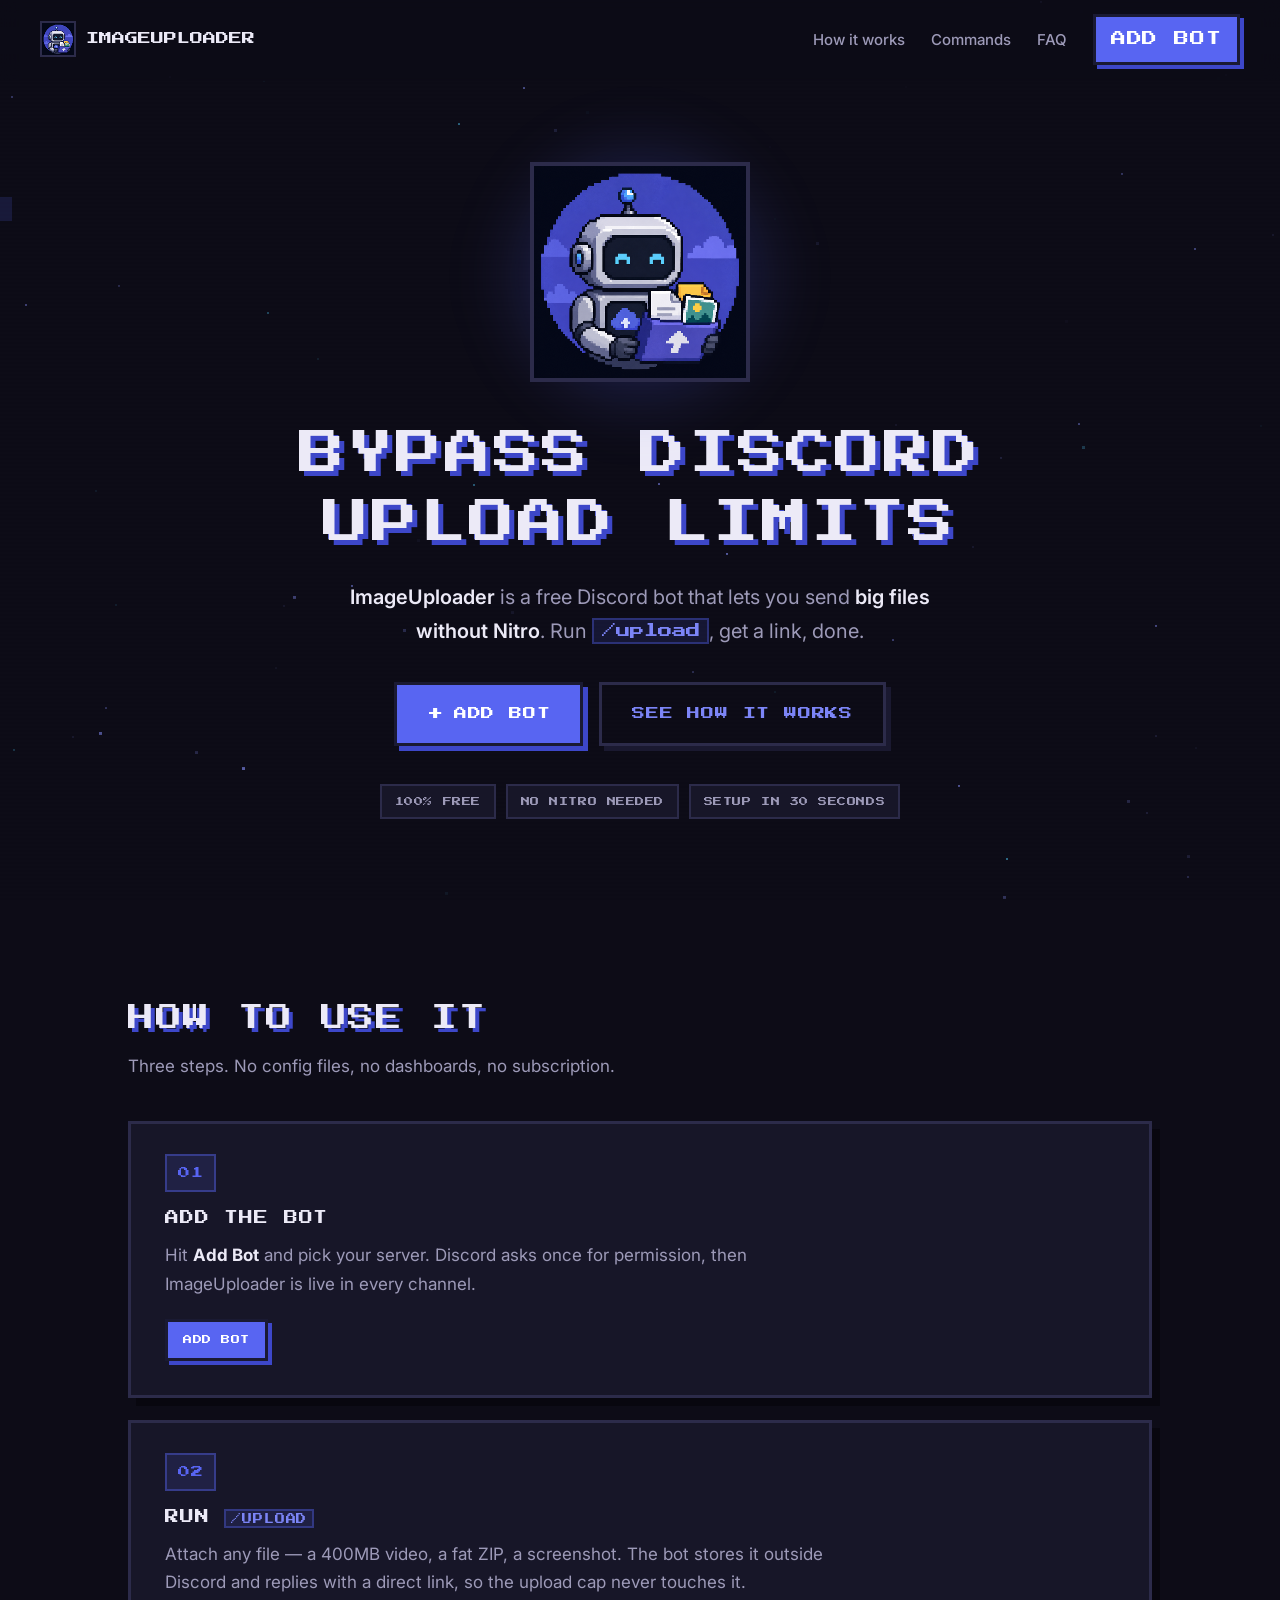
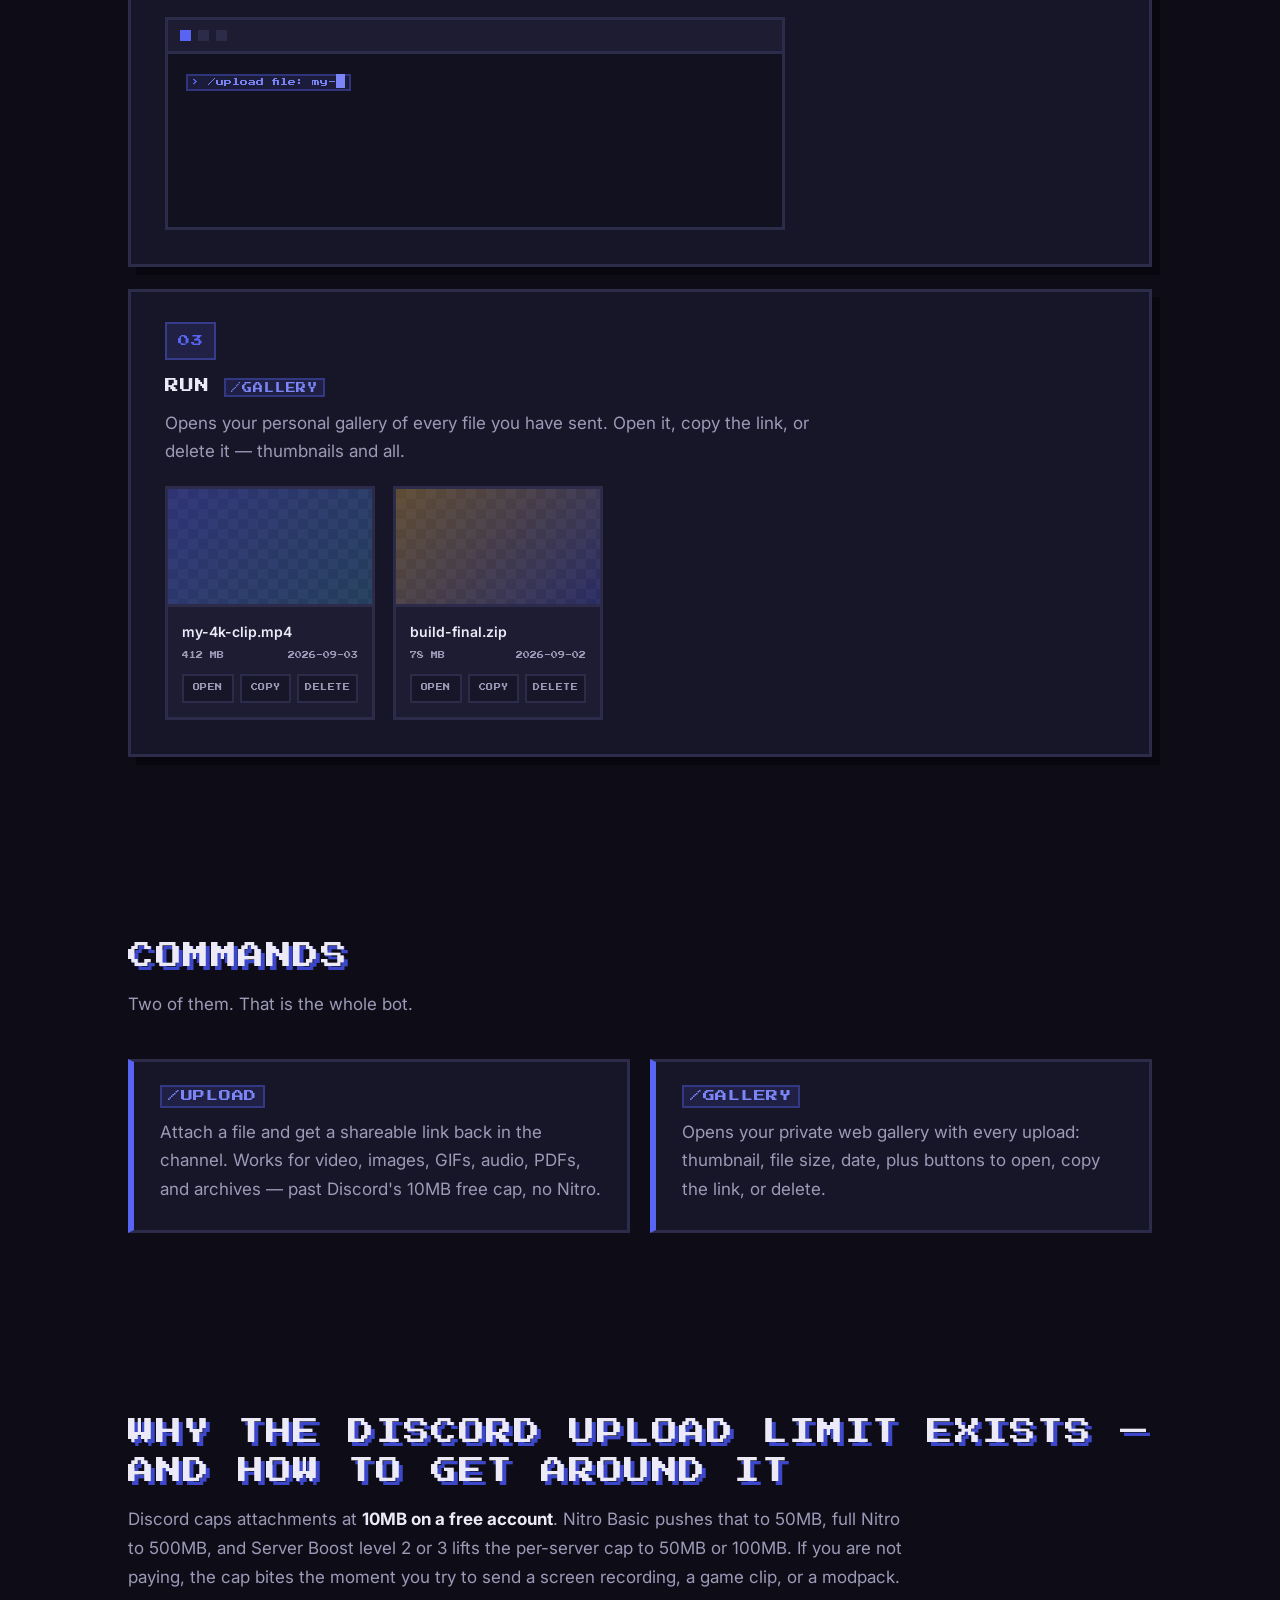
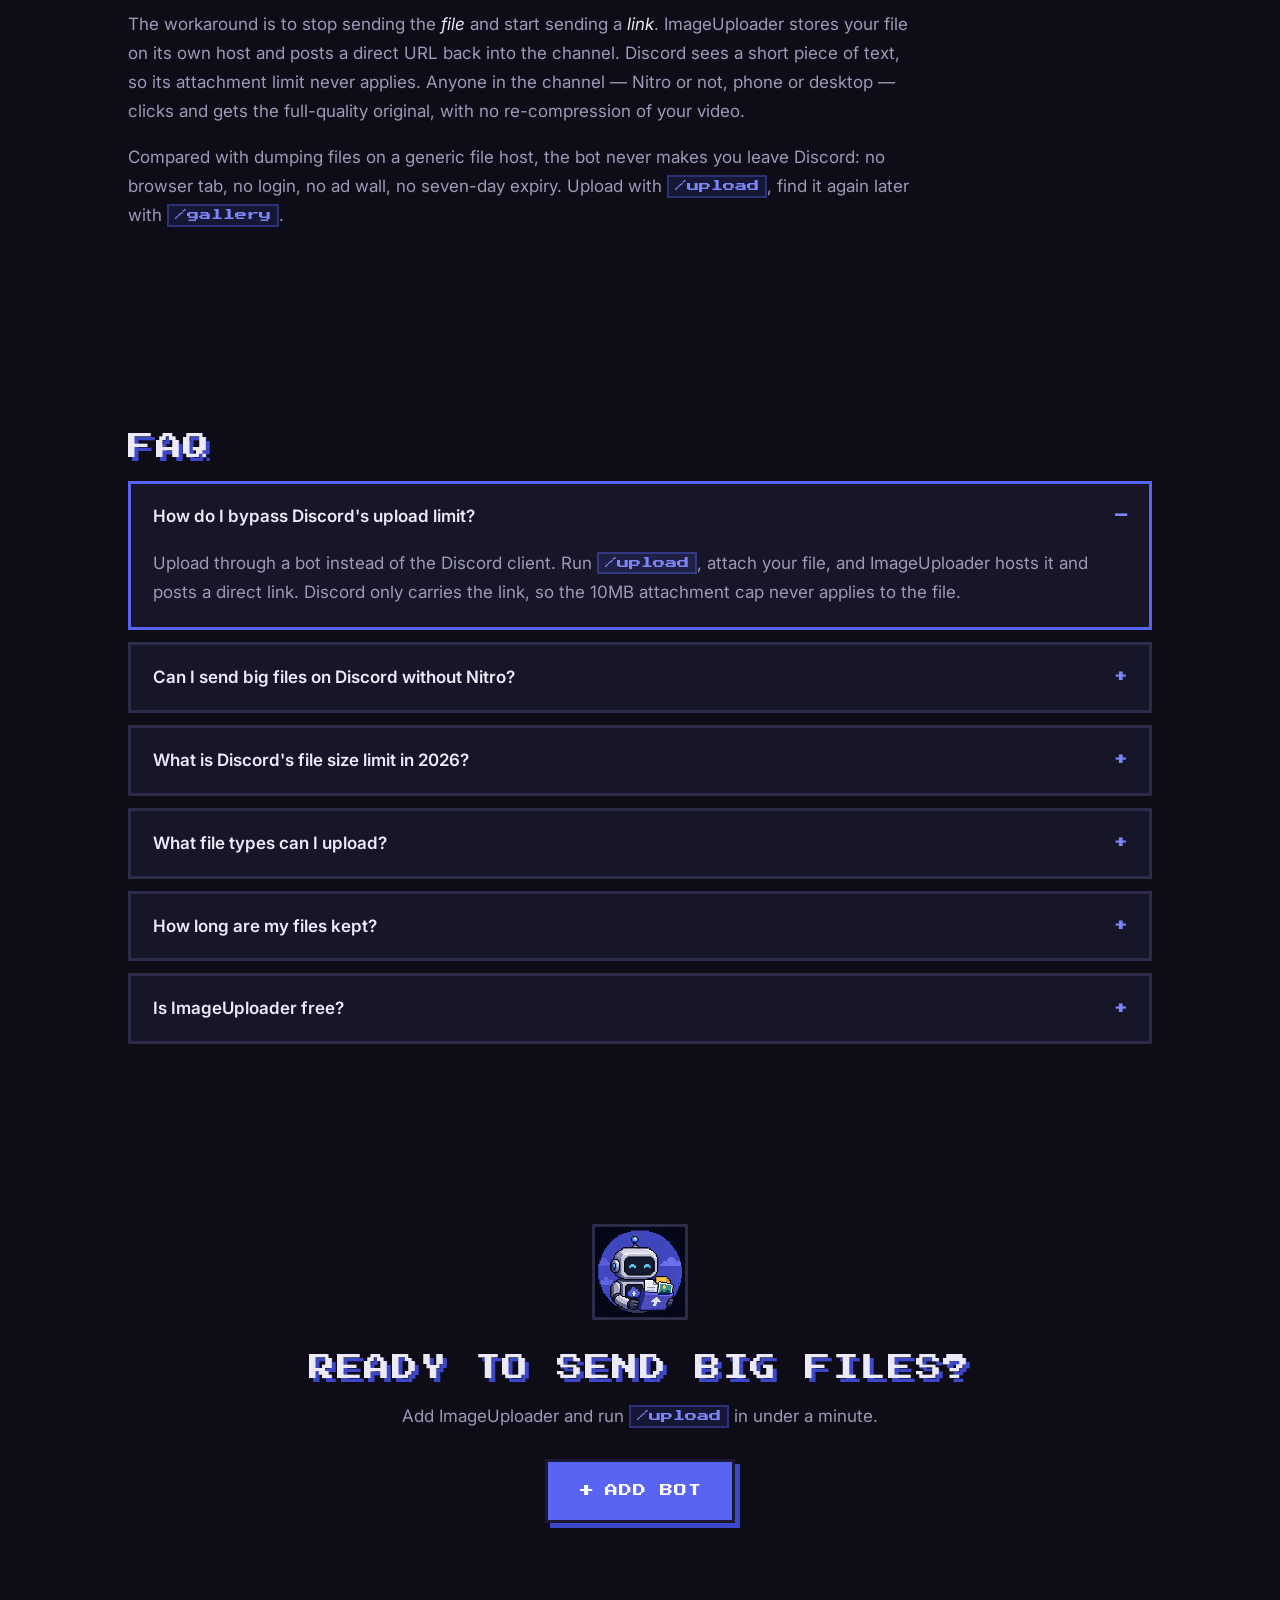
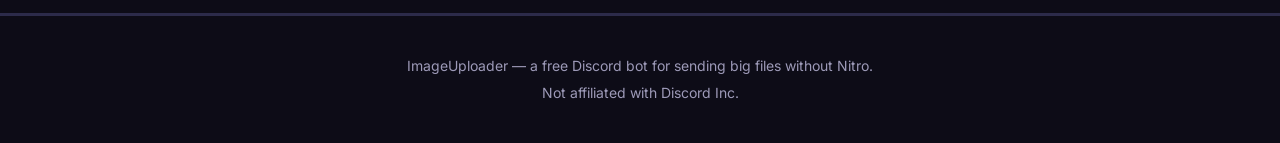
==== index.html @ ef15111c "feat: pixel-art landing page for ImageUploader Discord bot Single-page static site (plain HTML/CSS/J" ====
<!DOCTYPE html>
<html lang="en">
<head>
<meta charset="utf-8">
<meta name="viewport" content="width=device-width, initial-scale=1">
<title>ImageUploader — Bypass Discord Upload Limits & Send Big Files Without Nitro</title>
<meta name="description" content="ImageUploader is a free Discord bot that bypasses the 10MB Discord upload limit. Run /upload to send big files without Nitro, get an instant shareable link, and browse everything with /gallery.">
<meta name="keywords" content="bypass discord upload limits, big files without nitro discord, discord file size limit bot, send large files on discord free, discord upload limit bypass bot, discord image host bot">
<meta name="author" content="ImageUploader">
<meta name="robots" content="index, follow, max-image-preview:large, max-snippet:-1">
<meta name="theme-color" content="#5865f2">
<link rel="canonical" href="https://imageuploader.xyz/">

<!-- Open Graph -->
<meta property="og:type" content="website">
<meta property="og:site_name" content="ImageUploader">
<meta property="og:url" content="https://imageuploader.xyz/">
<meta property="og:title" content="ImageUploader — Bypass Discord Upload Limits Without Nitro">
<meta property="og:description" content="Free Discord bot. Run /upload to send big files past the 10MB Discord limit, get an instant link, and manage uploads with /gallery.">
<meta property="og:image" content="https://imageuploader.xyz/assets/og.png">
<meta property="og:image:width" content="1200">
<meta property="og:image:height" content="630">
<meta property="og:image:alt" content="ImageUploader pixel art banner: a robot holding a folder of files, with the tagline Store files. Share anywhere on Discord.">

<!-- Twitter -->
<meta name="twitter:card" content="summary_large_image">
<meta name="twitter:title" content="ImageUploader — Bypass Discord Upload Limits Without Nitro">
<meta name="twitter:description" content="Free Discord bot. /upload big files past Discord's limit, /gallery to browse them. No Nitro needed.">
<meta name="twitter:image" content="https://imageuploader.xyz/assets/og.png">

<link rel="icon" type="image/png" href="assets/favicon-64.png">
<link rel="apple-touch-icon" href="assets/logo-256.png">
<link rel="manifest" href="site.webmanifest">

<link rel="preconnect" href="https://fonts.googleapis.com">
<link rel="preconnect" href="https://fonts.gstatic.com" crossorigin>
<link rel="stylesheet" href="https://fonts.googleapis.com/css2?family=Press+Start+2P&family=Inter:wght@400;500;600;700&display=swap">
<link rel="stylesheet" href="styles.css">

<script type="application/ld+json">
{
  "@context": "https://schema.org",
  "@graph": [
    {
      "@type": "SoftwareApplication",
      "@id": "https://imageuploader.xyz/#app",
      "name": "ImageUploader",
      "alternateName": "ImageUploader Discord Bot",
      "applicationCategory": "UtilitiesApplication",
      "applicationSubCategory": "Discord Bot",
      "operatingSystem": "Discord (Web, Windows, macOS, Linux, iOS, Android)",
      "url": "https://imageuploader.xyz/",
      "image": "https://imageuploader.xyz/assets/logo.png",
      "description": "ImageUploader is a free Discord bot that bypasses Discord's upload size limit. Use /upload to share big files without Nitro and /gallery to browse, copy, or delete your uploads.",
      "featureList": [
        "Bypass the 10MB Discord upload limit",
        "Send big files without Nitro",
        "Instant shareable direct links",
        "Personal web gallery of all uploads",
        "Slash commands /upload and /gallery"
      ],
      "offers": {
        "@type": "Offer",
        "price": "0",
        "priceCurrency": "USD",
        "availability": "https://schema.org/InStock"
      }
    },
    {
      "@type": "HowTo",
      "@id": "https://imageuploader.xyz/#howto",
      "name": "How to bypass Discord upload limits with ImageUploader",
      "description": "Add the ImageUploader bot to your Discord server and send files larger than Discord's free upload limit in three steps.",
      "totalTime": "PT1M",
      "tool": [{ "@type": "HowToTool", "name": "Discord account" }],
      "step": [
        {
          "@type": "HowToStep",
          "position": 1,
          "name": "Add the bot",
          "text": "Click Add Bot and pick the Discord server where you want to send big files. Authorization takes a few seconds and needs no Nitro subscription."
        },
        {
          "@type": "HowToStep",
          "position": 2,
          "name": "Run /upload",
          "text": "Type /upload in any channel and attach your file. ImageUploader stores it off-Discord and replies with a direct link you can paste anywhere."
        },
        {
          "@type": "HowToStep",
          "position": 3,
          "name": "Run /gallery",
          "text": "Type /gallery to open your personal web gallery, where you can open, copy the link to, or delete any file you have uploaded."
        }
      ]
    },
    {
      "@type": "FAQPage",
      "@id": "https://imageuploader.xyz/#faq",
      "mainEntity": [
        {
          "@type": "Question",
          "name": "How do I bypass Discord's upload limit?",
          "acceptedAnswer": {
            "@type": "Answer",
            "text": "Upload the file through a bot instead of the Discord client. With ImageUploader you run /upload, attach your file, and the bot stores it externally and posts a direct link back into the channel. Discord only ever sends the link, so its 10MB attachment cap never applies to the file itself."
          }
        },
        {
          "@type": "Question",
          "name": "Can I send big files on Discord without Nitro?",
          "acceptedAnswer": {
            "@type": "Answer",
            "text": "Yes. Nitro raises the attachment cap, but it is not the only route. ImageUploader is free and turns any file into a shareable link, so members without Nitro can share large videos, archives, and images in any channel."
          }
        },
        {
          "@type": "Question",
          "name": "What is Discord's file size limit in 2026?",
          "acceptedAnswer": {
            "@type": "Answer",
            "text": "Free Discord accounts can attach files up to 10MB. Nitro Basic raises that to 50MB and Nitro to 500MB. Server Boost levels 2 and 3 raise the per-server limit to 50MB and 100MB. ImageUploader works on top of any of those tiers by hosting the file outside Discord."
          }
        },
        {
          "@type": "Question",
          "name": "Is ImageUploader free?",
          "acceptedAnswer": {
            "@type": "Answer",
            "text": "Yes. Adding the bot, running /upload, and using /gallery are all free. There is no paywall and no account to create beyond your existing Discord login."
          }
        },
        {
          "@type": "Question",
          "name": "What file types can I upload?",
          "acceptedAnswer": {
            "@type": "Answer",
            "text": "Images, videos, GIFs, audio, PDFs, and archives all work. Images and videos get a thumbnail preview inside /gallery; everything else is stored with a generic file icon and a direct link."
          }
        },
        {
          "@type": "Question",
          "name": "How long are my uploads kept?",
          "acceptedAnswer": {
            "@type": "Answer",
            "text": "Uploads stay in your gallery as long as storage allows. Storage is managed with LRU eviction, so the least recently accessed files are removed first when space runs low and any file can be removed at any time. Treat links as long-lived, not as a backup: keep your own copy of anything important. You can also delete a file yourself from /gallery, which invalidates its link immediately."
          }
        }
      ]
    }
  ]
}
</script>
</head>
<body>

<canvas id="stars" aria-hidden="true"></canvas>
<div class="scanlines" aria-hidden="true"></div>

<a class="skip" href="#tutorial">Skip to the tutorial</a>

<header class="nav" id="nav">
  <a class="brand" href="#top">
    <img src="assets/favicon-64.png" alt="ImageUploader bot logo" width="36" height="36" class="brand-logo">
    <span>ImageUploader</span>
  </a>
  <nav aria-label="Primary">
    <a href="#tutorial">How it works</a>
    <a href="#commands">Commands</a>
    <a href="#faq">FAQ</a>
    <a class="btn btn-sm" href="#add" data-invite>Add Bot</a>
  </nav>
</header>

<main id="top">

  <!-- HERO -->
  <section class="hero">
    <div class="hero-inner">
      <div class="hero-logo-wrap reveal">
        <img src="assets/logo-512.png" alt="Pixel art robot holding a folder of uploaded files — the ImageUploader Discord bot" width="220" height="220" class="hero-logo" fetchpriority="high">
        <div class="hero-glow" aria-hidden="true"></div>
      </div>

      <h1 class="reveal">Bypass Discord<br>upload limits</h1>

      <p class="tagline reveal">
        <strong>ImageUploader</strong> is a free Discord bot that lets you send
        <strong>big files without Nitro</strong>. Run <code>/upload</code>, get a link, done.
      </p>

      <div class="cta-row reveal">
        <a class="btn btn-lg" href="#add" id="add" data-invite>
          <span class="btn-icon" aria-hidden="true">+</span> Add Bot
        </a>
        <a class="btn btn-ghost btn-lg" href="#tutorial">See how it works</a>
      </div>

      <ul class="badges reveal" aria-label="Highlights">
        <li>100% free</li>
        <li>No Nitro needed</li>
        <li>Setup in 30 seconds</li>
      </ul>
    </div>
    <div class="clouds" aria-hidden="true"><span></span><span></span><span></span></div>
  </section>

  <!-- TUTORIAL -->
  <section id="tutorial" class="section">
    <h2 class="reveal">How to use it</h2>
    <p class="section-sub reveal">Three steps. No config files, no dashboards, no subscription.</p>

    <ol class="steps">
      <li class="step reveal">
        <span class="step-num" aria-hidden="true">01</span>
        <h3>Add the bot</h3>
        <p>Hit <strong>Add Bot</strong> and pick your server. Discord asks once for permission, then ImageUploader is live in every channel.</p>
        <a class="btn btn-sm" href="#add" data-invite>Add Bot</a>
      </li>

      <li class="step reveal">
        <span class="step-num" aria-hidden="true">02</span>
        <h3>Run <code>/upload</code></h3>
        <p>Attach any file — a 400MB video, a fat ZIP, a screenshot. The bot stores it outside Discord and replies with a direct link, so the upload cap never touches it.</p>
        <div class="terminal" data-type="/upload file: my-4k-clip.mp4">
          <div class="terminal-bar" aria-hidden="true"><i></i><i></i><i></i></div>
          <pre class="terminal-body"><code><span class="prompt">›</span> <span class="typed"></span><span class="caret" aria-hidden="true"></span></code></pre>
          <div class="terminal-out">
            <img src="assets/favicon-64.png" alt="" width="28" height="28" aria-hidden="true">
            <div>
              <b>ImageUploader</b> <span class="tag">BOT</span>
              <p>Uploaded <b>my-4k-clip.mp4</b> — 412 MB<br><span class="link">https://imageuploader.xyz/f/9xk2qa</span></p>
            </div>
          </div>
        </div>
      </li>

      <li class="step reveal">
        <span class="step-num" aria-hidden="true">03</span>
        <h3>Run <code>/gallery</code></h3>
        <p>Opens your personal gallery of every file you have sent. Open it, copy the link, or delete it — thumbnails and all.</p>
        <div class="gallery-demo" aria-hidden="true">
          <article class="card">
            <div class="card-thumb"></div>
            <div class="card-meta">
              <h4>my-4k-clip.mp4</h4>
              <div class="card-sub"><span>412 MB</span><span>2026-09-03</span></div>
              <div class="card-btns"><span>OPEN</span><span>COPY</span><span>DELETE</span></div>
            </div>
          </article>
          <article class="card card-2">
            <div class="card-thumb"></div>
            <div class="card-meta">
              <h4>build-final.zip</h4>
              <div class="card-sub"><span>78 MB</span><span>2026-09-02</span></div>
              <div class="card-btns"><span>OPEN</span><span>COPY</span><span>DELETE</span></div>
            </div>
          </article>
        </div>
      </li>
    </ol>
  </section>

  <!-- COMMANDS -->
  <section id="commands" class="section">
    <h2 class="reveal">Commands</h2>
    <p class="section-sub reveal">Two of them. That is the whole bot.</p>

    <div class="cmd-grid">
      <div class="cmd reveal">
        <h3><code>/upload</code></h3>
        <p>Attach a file and get a shareable link back in the channel. Works for video, images, GIFs, audio, PDFs, and archives — past Discord's 10MB free cap, no Nitro.</p>
      </div>
      <div class="cmd reveal">
        <h3><code>/gallery</code></h3>
        <p>Opens your private web gallery with every upload: thumbnail, file size, date, plus buttons to open, copy the link, or delete.</p>
      </div>
    </div>
  </section>

  <!-- WHY / SEO CONTENT -->
  <section id="why" class="section">
    <h2 class="reveal">Why the Discord upload limit exists — and how to get around it</h2>
    <div class="prose reveal">
      <p>Discord caps attachments at <strong>10MB on a free account</strong>. Nitro Basic pushes that to 50MB, full Nitro to 500MB, and Server Boost level 2 or 3 lifts the per-server cap to 50MB or 100MB. If you are not paying, the cap bites the moment you try to send a screen recording, a game clip, or a modpack.</p>
      <p>The workaround is to stop sending the <em>file</em> and start sending a <em>link</em>. ImageUploader stores your file on its own host and posts a direct URL back into the channel. Discord sees a short piece of text, so its attachment limit never applies. Anyone in the channel — Nitro or not, phone or desktop — clicks and gets the full-quality original, with no re-compression of your video.</p>
      <p>Compared with dumping files on a generic file host, the bot never makes you leave Discord: no browser tab, no login, no ad wall, no seven-day expiry. Upload with <code>/upload</code>, find it again later with <code>/gallery</code>.</p>
    </div>
  </section>

  <!-- FAQ -->
  <section id="faq" class="section">
    <h2 class="reveal">FAQ</h2>
    <div class="faq">
      <details class="reveal" open>
        <summary>How do I bypass Discord's upload limit?</summary>
        <p>Upload through a bot instead of the Discord client. Run <code>/upload</code>, attach your file, and ImageUploader hosts it and posts a direct link. Discord only carries the link, so the 10MB attachment cap never applies to the file.</p>
      </details>
      <details class="reveal">
        <summary>Can I send big files on Discord without Nitro?</summary>
        <p>Yes. Nitro raises the cap, but it is not the only route. ImageUploader is free and turns any file into a shareable link, so members without Nitro can share large videos, archives, and images in any channel.</p>
      </details>
      <details class="reveal">
        <summary>What is Discord's file size limit in 2026?</summary>
        <p>10MB free, 50MB on Nitro Basic, 500MB on Nitro. Server Boost level 2 gives 50MB and level 3 gives 100MB server-wide. ImageUploader sits on top of any tier by hosting the file outside Discord.</p>
      </details>
      <details class="reveal">
        <summary>What file types can I upload?</summary>
        <p>Images, video, GIFs, audio, PDFs, and archives. Images and video get a thumbnail preview in <code>/gallery</code>; everything else gets a file icon plus a direct link.</p>
      </details>
      <details class="reveal">
        <summary>How long are my files kept?</summary>
        <p>As long as storage allows. Files are evicted <strong>LRU</strong> — least recently accessed goes first when space runs low — so any file can be removed at any time. Treat links as long-lived, not as a backup; keep your own copy of anything important. You can also delete a file yourself in <code>/gallery</code>, which kills the link immediately.</p>
      </details>
      <details class="reveal">
        <summary>Is ImageUploader free?</summary>
        <p>Yes — the bot, <code>/upload</code>, and <code>/gallery</code> are all free. No paywall, no extra account beyond your Discord login.</p>
      </details>
    </div>
  </section>

  <!-- FINAL CTA -->
  <section class="section final-cta reveal">
    <img src="assets/logo-256.png" alt="" width="96" height="96" class="cta-logo" aria-hidden="true">
    <h2>Ready to send big files?</h2>
    <p>Add ImageUploader and run <code>/upload</code> in under a minute.</p>
    <a class="btn btn-lg" href="#add" data-invite><span class="btn-icon" aria-hidden="true">+</span> Add Bot</a>
  </section>

</main>

<footer class="footer">
  <p>ImageUploader — a free Discord bot for sending big files without Nitro.</p>
  <p class="muted">Not affiliated with Discord Inc.</p>
</footer>

<script src="script.js"></script>
</body>
</html>
---- styles.css ----
/* ImageUploader — pixel / blurple landing page */

:root {
  --bg:        #0d0c17;
  --bg-2:      #12111f;
  --panel:     #171628;
  --panel-2:   #1d1c33;
  --line:      #2c2b4a;
  --blurple:   #5865f2;
  --blurple-2: #7c85f7;
  --blurple-d: #3d47c9;
  --cyan:      #4ec4f5;
  --text:      #eceaf7;
  --muted:     #9d9ab8;
  --px:        4px;
  --pixel:     'Press Start 2P', 'Courier New', monospace;
  --sans:      'Inter', system-ui, -apple-system, 'Segoe UI', sans-serif;
  --max:       1080px;
}

* { box-sizing: border-box; }

html { scroll-behavior: smooth; }

body {
  margin: 0;
  background: var(--bg);
  color: var(--text);
  font-family: var(--sans);
  font-size: 17px;
  line-height: 1.7;
  overflow-x: hidden;
  -webkit-font-smoothing: antialiased;
}

img { image-rendering: pixelated; image-rendering: crisp-edges; }

h1, h2, h3, h4, .btn, .step-num, .badges li, .card-btns span, .tag {
  font-family: var(--pixel);
  font-weight: 400;
  letter-spacing: 0.06em;
  line-height: 1.5;
  text-transform: uppercase;
}

code {
  font-family: var(--pixel);
  font-size: 0.72em;
  color: var(--blurple-2);
  background: rgba(88, 101, 242, 0.13);
  border: 2px solid rgba(88, 101, 242, 0.35);
  padding: 0.28em 0.5em;
  white-space: nowrap;
}

a { color: var(--blurple-2); }

.muted { color: var(--muted); }

.skip {
  position: absolute; left: -9999px; top: 0;
  background: var(--blurple); color: #fff; padding: 12px 18px; z-index: 100;
}
.skip:focus { left: 12px; top: 12px; }

/* ---------- background layers ---------- */

#stars {
  position: fixed; inset: 0; width: 100%; height: 100%;
  z-index: 0; pointer-events: none;
}

.scanlines {
  position: fixed; inset: 0; z-index: 1; pointer-events: none;
  background: repeating-linear-gradient(
    to bottom,
    rgba(0,0,0,0) 0 2px,
    rgba(0,0,0,0.16) 2px 4px
  );
  opacity: 0.5;
  mix-blend-mode: multiply;
}

main, .nav, .footer { position: relative; z-index: 2; }

/* ---------- nav ---------- */

.nav {
  position: sticky; top: 0; z-index: 30;
  display: flex; align-items: center; justify-content: space-between;
  gap: 16px;
  padding: 14px clamp(16px, 4vw, 40px);
  background: rgba(13, 12, 23, 0.72);
  backdrop-filter: blur(10px);
  border-bottom: 2px solid transparent;
  transition: border-color .3s, background .3s;
}
.nav.stuck { border-bottom-color: var(--line); background: rgba(13,12,23,.92); }

.brand {
  display: flex; align-items: center; gap: 10px;
  font-family: var(--pixel); font-size: 13px; color: var(--text);
  text-decoration: none; text-transform: uppercase;
}
.brand-logo {
  border: 2px solid var(--line);
  transition: transform .25s steps(3);
}
.brand:hover .brand-logo { transform: translateY(-3px) rotate(-4deg); }

.nav nav { display: flex; align-items: center; gap: clamp(12px, 2.4vw, 26px); }
.nav nav a {
  color: var(--muted); text-decoration: none; font-size: 15px; font-weight: 500;
  transition: color .2s;
}
.nav nav a:hover { color: var(--text); }
.nav nav a.btn { color: #fff; }

/* ---------- buttons ---------- */

.btn {
  --shadow: 5px 5px 0 var(--blurple-d);
  position: relative;
  display: inline-flex; align-items: center; gap: 10px;
  background: var(--blurple);
  color: #fff;
  font-size: 11px;
  padding: 15px 22px;
  text-decoration: none;
  border: 3px solid #1a1a33;
  box-shadow: var(--shadow);
  cursor: pointer;
  transition: transform .12s steps(2), box-shadow .12s steps(2), background .2s;
}
.btn:hover { background: var(--blurple-2); transform: translate(2px, 2px); box-shadow: 3px 3px 0 var(--blurple-d); }
.btn:active { transform: translate(5px, 5px); box-shadow: 0 0 0 var(--blurple-d); }
.btn:focus-visible { outline: 3px solid var(--cyan); outline-offset: 3px; }

.btn-lg { font-size: 13px; padding: 19px 30px; }
.btn-sm { font-size: 9px; padding: 11px 15px; --shadow: 4px 4px 0 var(--blurple-d); }

.btn-icon { font-size: 1.25em; line-height: 1; }

.btn-ghost {
  background: transparent; color: var(--blurple-2);
  border-color: var(--line); box-shadow: 5px 5px 0 #1a1930;
}
.btn-ghost:hover { background: rgba(88,101,242,.12); color: #fff; }

.btn.copied { background: #3ba55d; }

/* ---------- hero ---------- */

.hero {
  position: relative;
  padding: clamp(50px, 9vh, 96px) 20px clamp(60px, 10vh, 110px);
  text-align: center;
  overflow: hidden;
}

.hero-inner { max-width: 780px; margin: 0 auto; position: relative; z-index: 2; }

.hero-logo-wrap { position: relative; display: inline-block; margin-bottom: 30px; }

.hero-logo {
  position: relative; z-index: 2;
  width: clamp(150px, 30vw, 220px); height: auto;
  border: 4px solid var(--line);
  animation: bob 4s ease-in-out infinite;
}

.hero-glow {
  position: absolute; inset: -22%;
  background: radial-gradient(circle, rgba(88,101,242,.45), transparent 68%);
  filter: blur(26px);
  animation: pulse 4s ease-in-out infinite;
}

@keyframes bob {
  0%, 100% { transform: translateY(0); }
  50%      { transform: translateY(-12px); }
}
@keyframes pulse {
  0%, 100% { opacity: .55; transform: scale(1); }
  50%      { opacity: .9;  transform: scale(1.1); }
}

h1 {
  font-size: clamp(24px, 5.6vw, 46px);
  margin: 0 0 22px;
  text-shadow: 5px 5px 0 var(--blurple-d);
  animation: flicker 6s infinite;
}
@keyframes flicker {
  0%, 96%, 100% { opacity: 1; }
  97%           { opacity: .78; }
  98%           { opacity: 1; }
}

.tagline {
  font-size: clamp(16px, 2.1vw, 20px);
  color: var(--muted);
  margin: 0 auto 34px;
  max-width: 620px;
}
.tagline strong { color: var(--text); font-weight: 600; }

.cta-row { display: flex; gap: 16px; justify-content: center; flex-wrap: wrap; }

.badges {
  list-style: none; display: flex; gap: 10px; flex-wrap: wrap;
  justify-content: center; padding: 0; margin: 38px 0 0;
}
.badges li {
  font-size: 9px; color: var(--muted);
  border: 2px solid var(--line); background: var(--panel);
  padding: 9px 13px;
}

/* drifting pixel clouds */
.clouds { position: absolute; inset: 0; z-index: 1; pointer-events: none; }
.clouds span {
  position: absolute; display: block;
  width: 96px; height: 24px;
  background: rgba(88,101,242,.16);
  box-shadow: 24px -12px 0 rgba(88,101,242,.16), 56px 0 0 rgba(88,101,242,.16);
}
.clouds span:nth-child(1) { top: 14%; left: -140px; animation: drift 46s linear infinite; }
.clouds span:nth-child(2) { top: 52%; left: -220px; transform: scale(1.5); animation: drift 66s linear infinite 6s; }
.clouds span:nth-child(3) { top: 78%; left: -180px; transform: scale(.8); animation: drift 38s linear infinite 14s; }
@keyframes drift { to { left: 115%; } }

/* ---------- sections ---------- */

.section {
  max-width: var(--max);
  margin: 0 auto;
  padding: clamp(52px, 8vw, 90px) clamp(18px, 4vw, 28px);
}

h2 {
  font-size: clamp(17px, 3vw, 26px);
  margin: 0 0 14px;
  text-shadow: 4px 4px 0 var(--blurple-d);
}

.section-sub { color: var(--muted); margin: 0 0 40px; font-size: 17px; }

/* ---------- steps ---------- */

.steps { list-style: none; padding: 0; margin: 0; display: grid; gap: 22px; }

.step {
  position: relative;
  background: var(--panel);
  border: 3px solid var(--line);
  box-shadow: 8px 8px 0 rgba(0,0,0,.35);
  padding: 30px clamp(20px, 3vw, 34px) 34px;
  transition: transform .2s, border-color .2s, box-shadow .2s;
}
.step:hover {
  transform: translate(-3px, -3px);
  border-color: var(--blurple);
  box-shadow: 11px 11px 0 rgba(88,101,242,.28);
}

.step-num {
  display: inline-block;
  font-size: 12px; color: var(--blurple);
  background: rgba(88,101,242,.14);
  border: 2px solid rgba(88,101,242,.4);
  padding: 8px 11px; margin-bottom: 16px;
}

.step h3 { font-size: 14px; margin: 0 0 12px; }
.step p { color: var(--muted); margin: 0 0 20px; max-width: 62ch; }
.step p strong { color: var(--text); }

/* ---------- terminal demo ---------- */

.terminal {
  background: var(--bg-2);
  border: 3px solid var(--line);
  max-width: 620px;
}
.terminal-bar {
  display: flex; gap: 7px; padding: 10px 12px;
  background: var(--panel-2); border-bottom: 3px solid var(--line);
}
.terminal-bar i { width: 11px; height: 11px; background: var(--line); }
.terminal-bar i:first-child { background: var(--blurple); }

.terminal-body {
  margin: 0; padding: 18px;
  font-family: var(--pixel); font-size: 11px; color: var(--text);
  white-space: pre-wrap; word-break: break-word;
}
.prompt { color: var(--blurple); }

.caret {
  display: inline-block; width: 9px; height: 14px;
  background: var(--blurple-2); vertical-align: -2px;
  animation: blink 1s steps(1) infinite;
}
@keyframes blink { 50% { opacity: 0; } }

.terminal-out {
  display: flex; gap: 12px; align-items: flex-start;
  padding: 16px 18px; border-top: 3px solid var(--line);
  background: rgba(88,101,242,.06);
  opacity: 0; transform: translateY(8px);
  transition: opacity .4s, transform .4s;
}
.terminal-out.show { opacity: 1; transform: none; }
.terminal-out img { border: 2px solid var(--line); flex: none; }
.terminal-out b { font-size: 14px; }
.terminal-out p { margin: 6px 0 0; font-size: 14px; color: var(--muted); }
.terminal-out p b { font-size: 14px; color: var(--text); }
.tag {
  font-size: 7px; background: var(--blurple); color: #fff;
  padding: 3px 5px; vertical-align: 2px; margin-left: 6px;
}
.link { color: var(--cyan); word-break: break-all; }

/* ---------- gallery demo ---------- */

.gallery-demo { display: flex; gap: 18px; flex-wrap: wrap; }

.card {
  width: 210px;
  background: var(--panel-2);
  border: 3px solid var(--line);
  transition: transform .2s steps(2), border-color .2s;
}
.card:hover { transform: translateY(-6px); border-color: var(--blurple); }
.card-2 { animation-delay: .15s; }

.card-thumb {
  height: 118px;
  background:
    linear-gradient(135deg, rgba(88,101,242,.35), rgba(78,196,245,.22)),
    repeating-conic-gradient(#20203a 0 25%, #191830 0 50%) 0 0 / 20px 20px;
  border-bottom: 3px solid var(--line);
}
.card-2 .card-thumb { background:
    linear-gradient(135deg, rgba(255,196,60,.3), rgba(88,101,242,.25)),
    repeating-conic-gradient(#20203a 0 25%, #191830 0 50%) 0 0 / 20px 20px; }

.card-meta { padding: 14px; }
.card-meta h4 {
  font-family: var(--sans); text-transform: none; letter-spacing: 0;
  font-size: 14px; font-weight: 600; margin: 0 0 8px;
  overflow: hidden; text-overflow: ellipsis; white-space: nowrap;
}
.card-sub {
  display: flex; justify-content: space-between;
  font-family: var(--pixel); font-size: 7px; color: var(--muted); margin-bottom: 12px;
}
.card-btns { display: flex; gap: 6px; }
.card-btns span {
  font-size: 7px; padding: 7px 6px; flex: 1; text-align: center;
  background: var(--panel); border: 2px solid var(--line); color: var(--muted);
}

/* ---------- commands ---------- */

.cmd-grid { display: grid; gap: 20px; grid-template-columns: repeat(auto-fit, minmax(280px, 1fr)); }

.cmd {
  background: var(--panel);
  border: 3px solid var(--line);
  border-left: 6px solid var(--blurple);
  padding: 26px;
  transition: transform .2s, background .2s;
}
.cmd:hover { transform: translateY(-4px); background: var(--panel-2); }
.cmd h3 { font-size: 12px; margin: 0 0 12px; }
.cmd h3 code { font-size: 1em; }
.cmd p { color: var(--muted); margin: 0; }

/* ---------- prose ---------- */

.prose { max-width: 72ch; }
.prose p { color: var(--muted); margin: 0 0 18px; }
.prose strong, .prose em { color: var(--text); }

/* ---------- faq ---------- */

.faq { display: grid; gap: 12px; }

details {
  background: var(--panel);
  border: 3px solid var(--line);
  transition: border-color .2s;
}
details[open] { border-color: var(--blurple); }

summary {
  cursor: pointer; list-style: none;
  padding: 18px 22px;
  font-weight: 600; font-size: 17px;
  display: flex; justify-content: space-between; gap: 16px; align-items: center;
}
summary::-webkit-details-marker { display: none; }
summary::after {
  content: '+';
  font-family: var(--pixel); font-size: 13px; color: var(--blurple-2);
  transition: transform .2s steps(2);
}
details[open] summary::after { content: '-'; transform: scale(1.2); }
summary:hover { color: var(--blurple-2); }

details p {
  margin: 0; padding: 0 22px 20px; color: var(--muted);
  animation: slide .25s ease-out;
}
@keyframes slide { from { opacity: 0; transform: translateY(-6px); } }

/* ---------- final cta ---------- */

.final-cta { text-align: center; }
.cta-logo {
  border: 3px solid var(--line);
  margin-bottom: 20px;
  animation: bob 4s ease-in-out infinite;
}
.final-cta p { color: var(--muted); margin: 0 0 28px; }

/* ---------- footer ---------- */

.footer {
  border-top: 3px solid var(--line);
  padding: 34px 20px;
  text-align: center;
  font-size: 14px;
  color: var(--muted);
}
.footer p { margin: 4px 0; }

/* ---------- reveal ---------- */

.reveal { opacity: 0; transform: translateY(24px); }
.reveal.in { opacity: 1; transform: none; transition: opacity .55s ease-out, transform .55s cubic-bezier(.2,.8,.3,1); }

@media (prefers-reduced-motion: reduce) {
  * { animation: none !important; transition: none !important; scroll-behavior: auto; }
  .reveal { opacity: 1; transform: none; }
  .terminal-out { opacity: 1; transform: none; }
}

@media (max-width: 720px) {
  body { font-size: 16px; }
  .nav nav a:not(.btn) { display: none; }
  .card { width: 100%; }
  .btn-lg { font-size: 11px; padding: 17px 22px; }
}
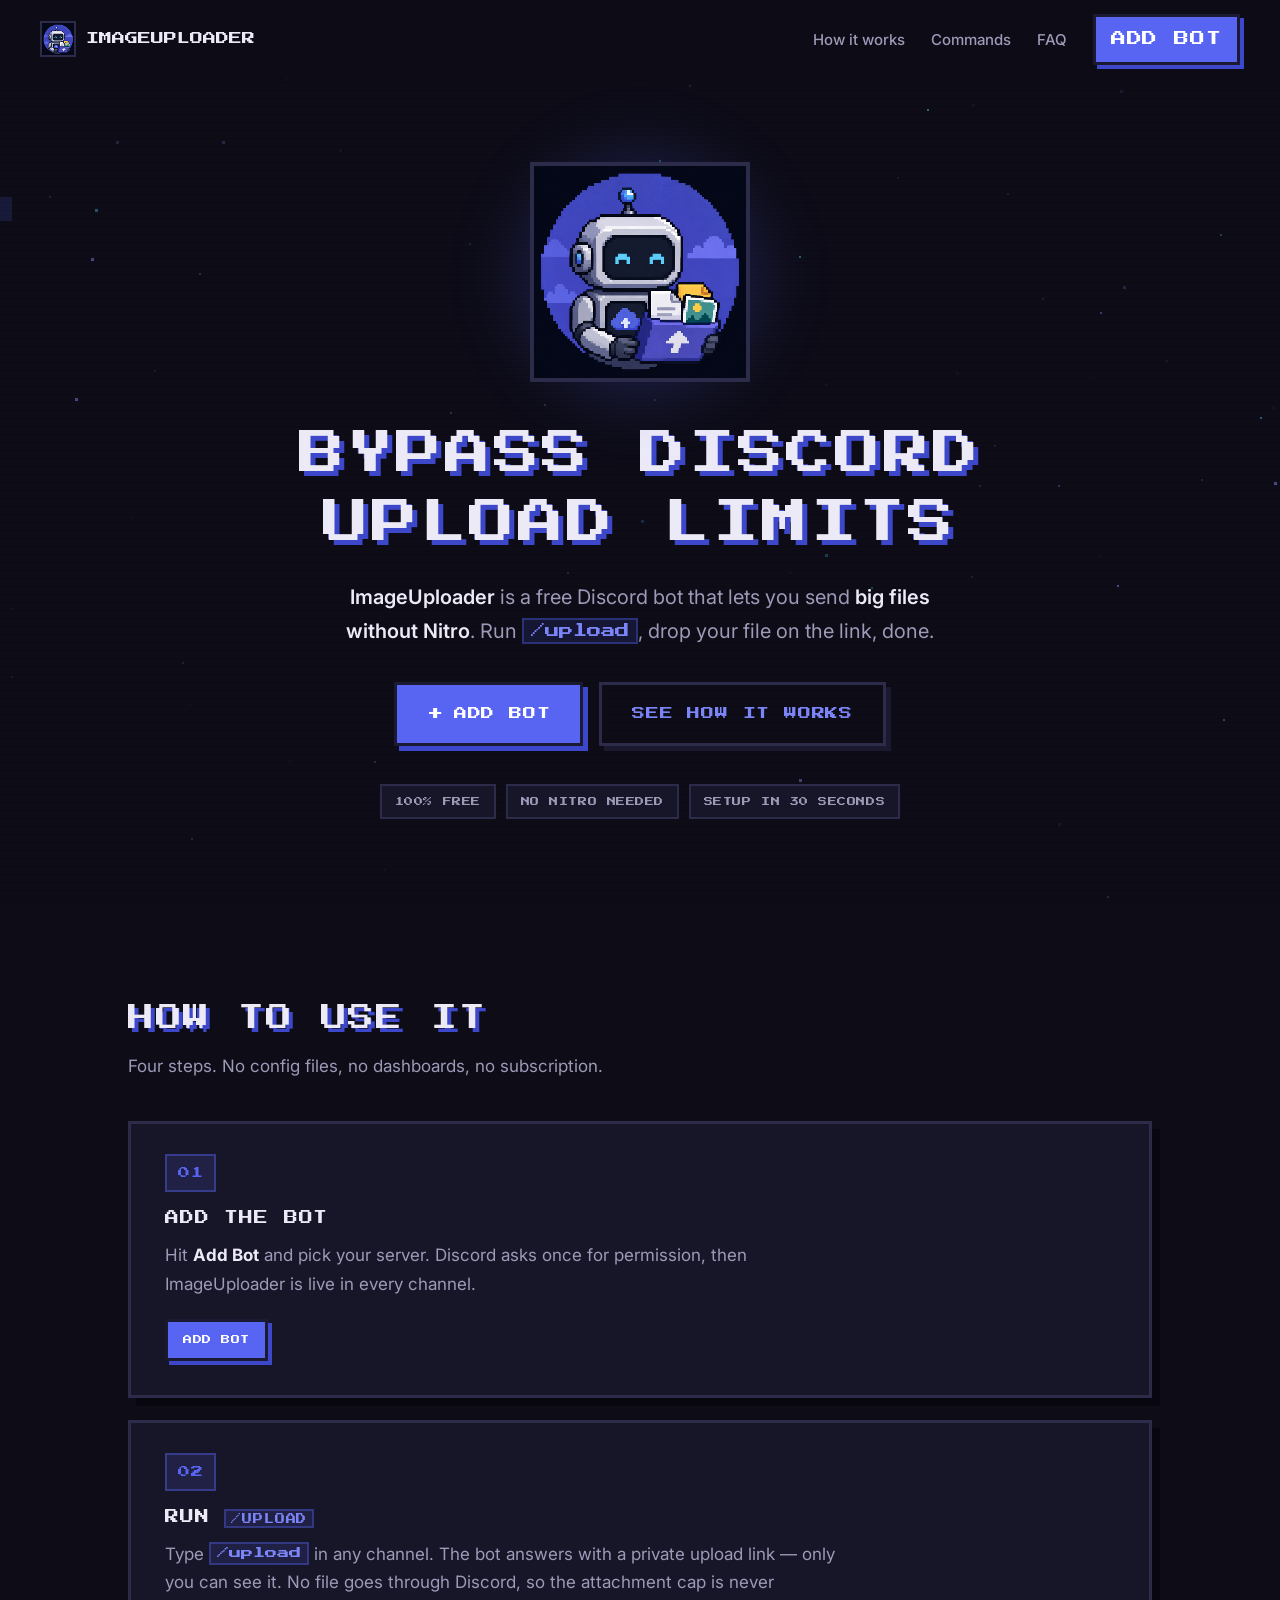
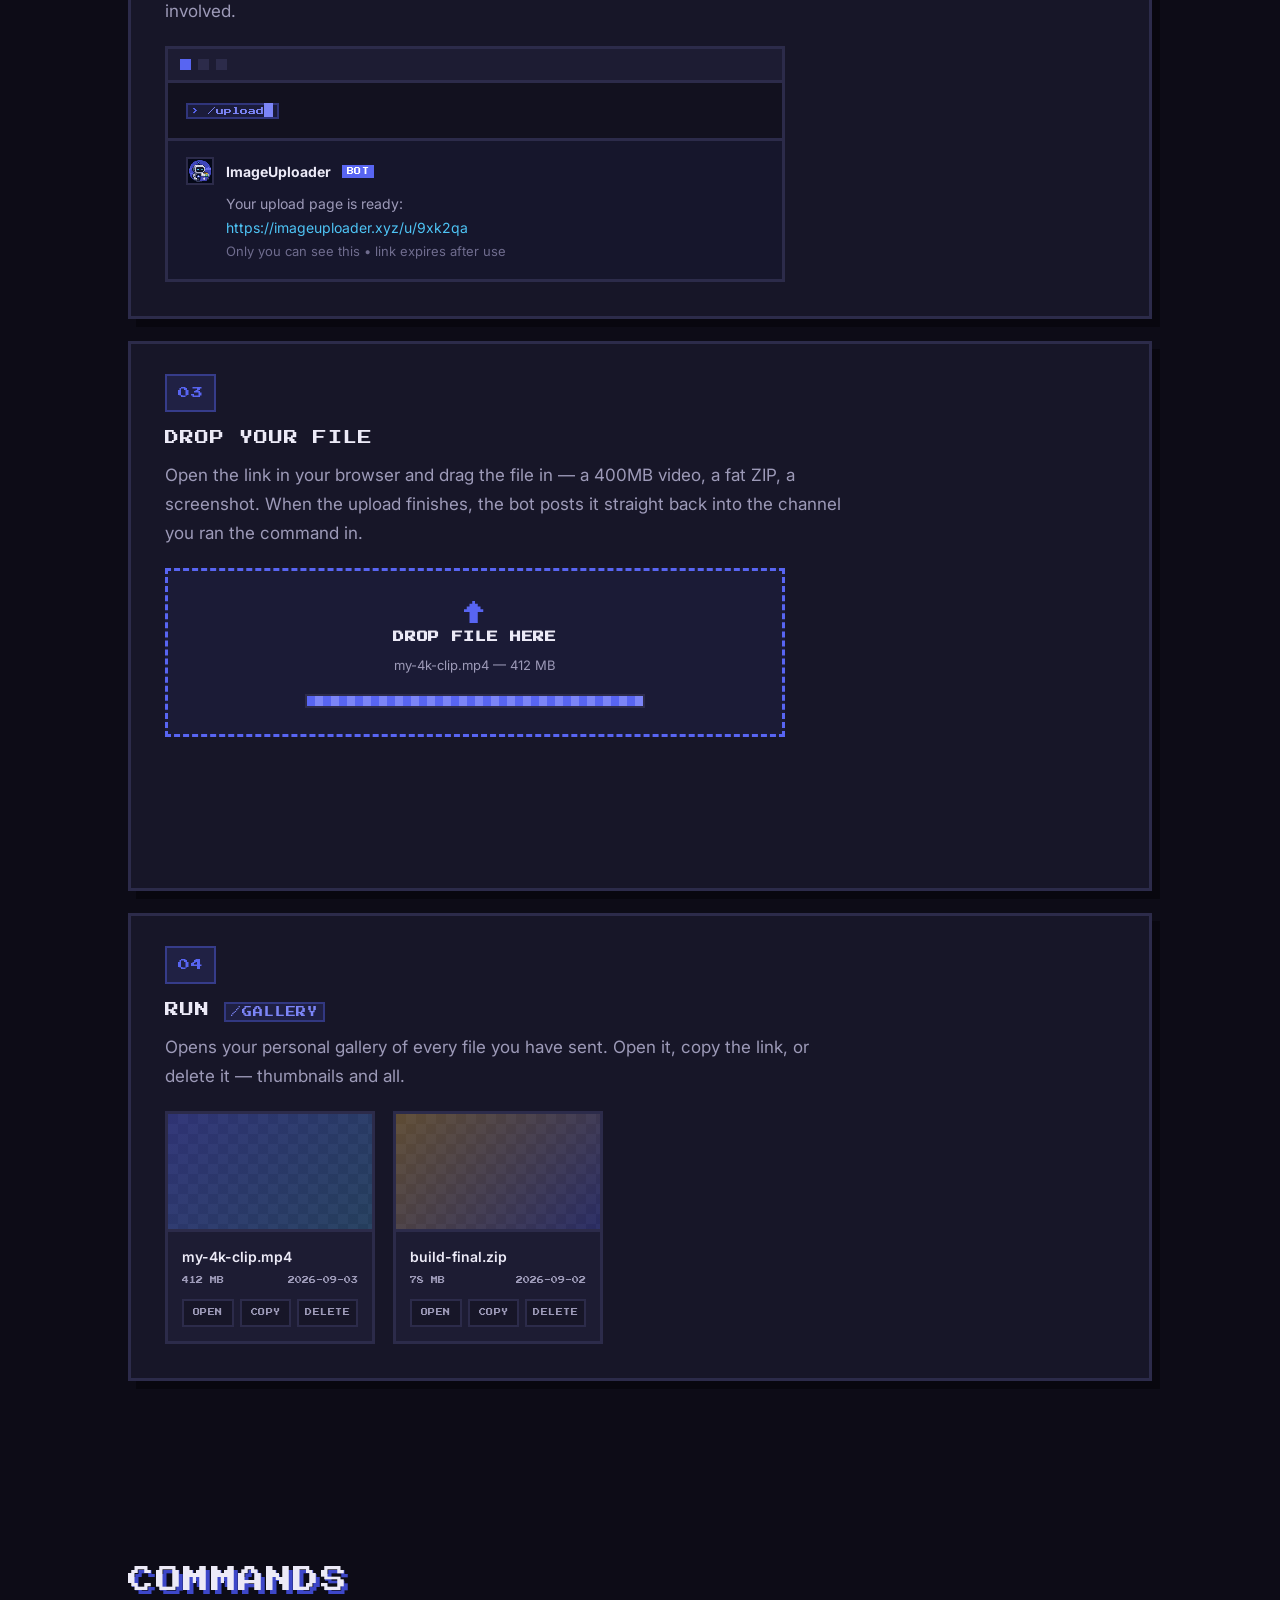
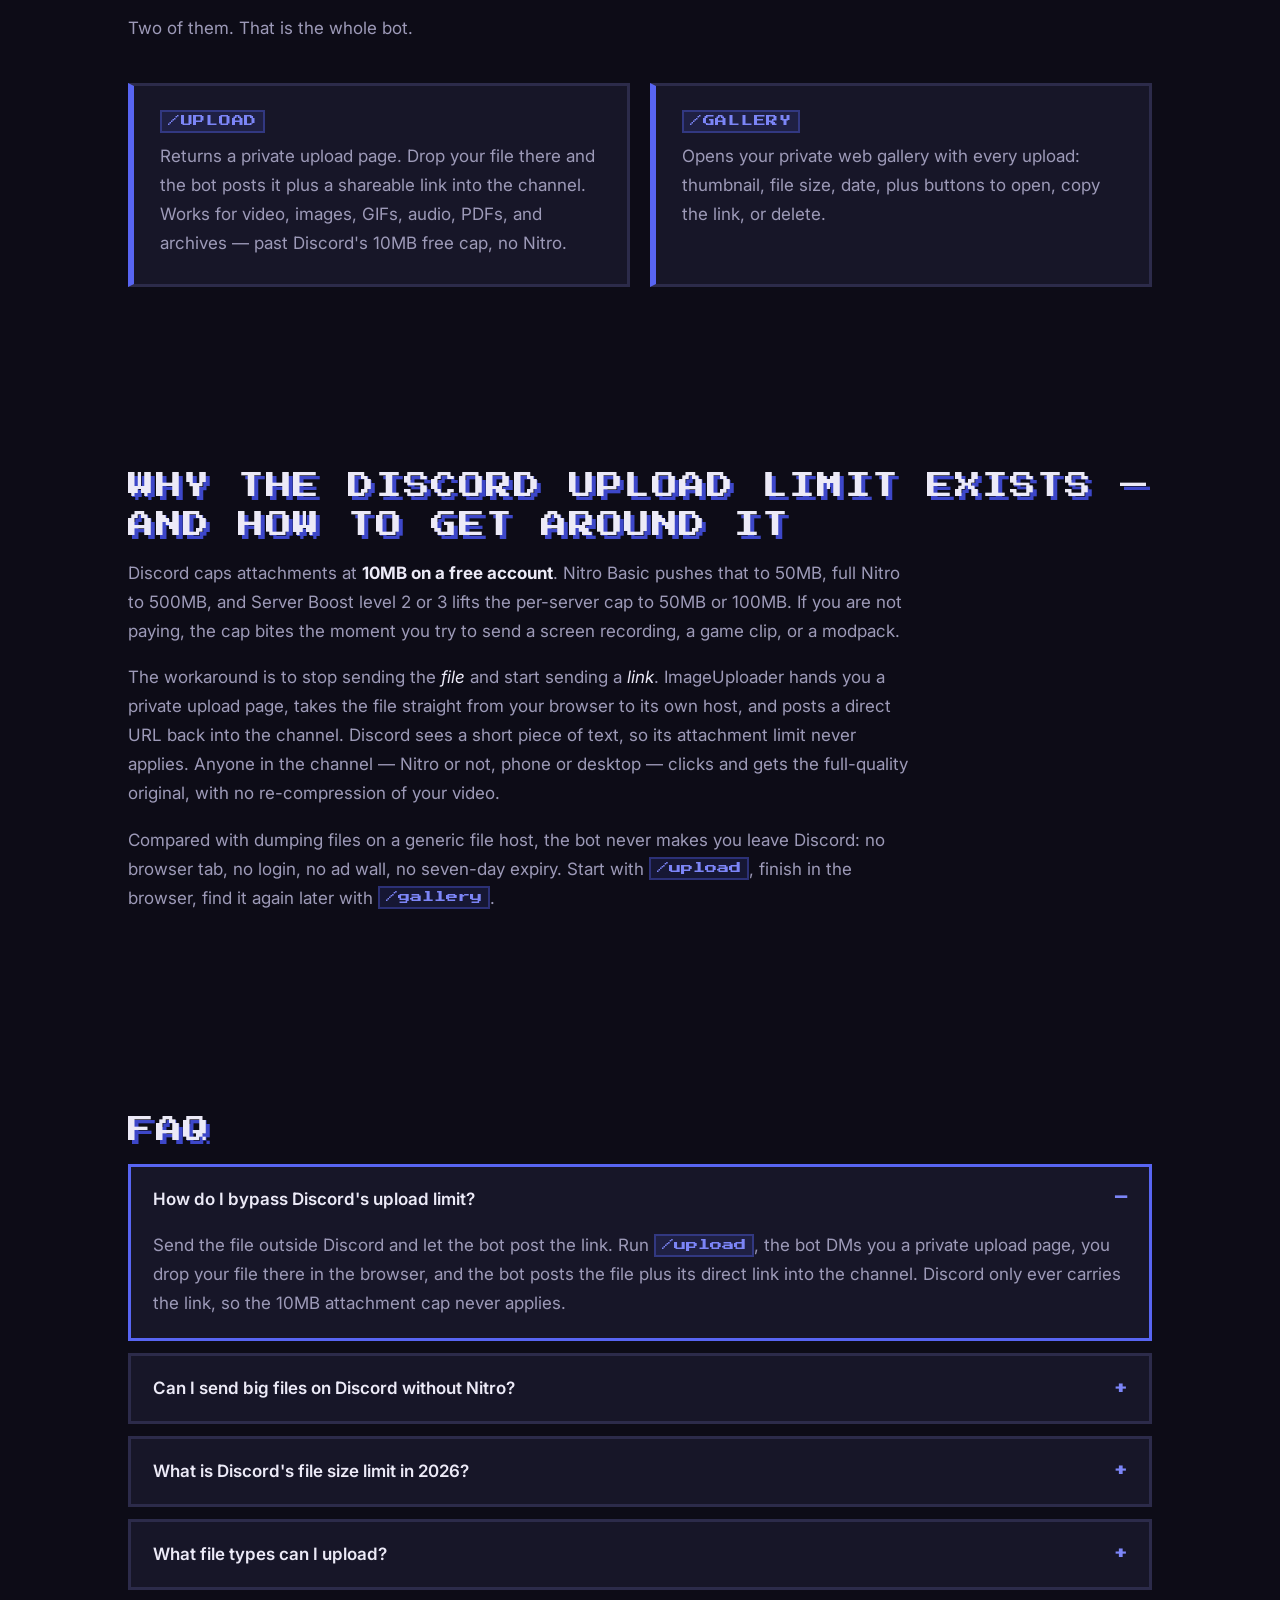
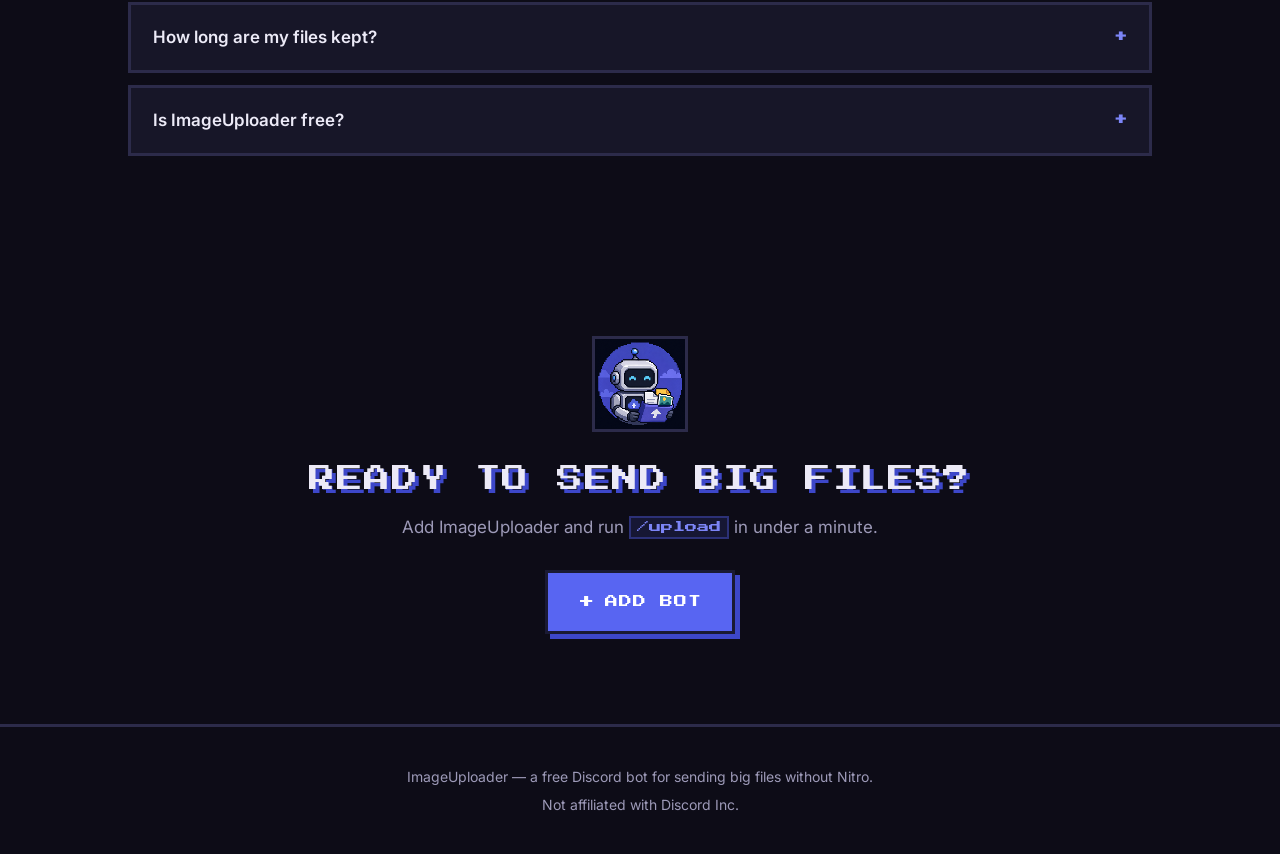
==== commit b7b22373: "fix: describe the real /upload flow /upload does not take an attachment. The bot replies with a priv" ====
--- a/index.html
+++ b/index.html
@@ -4,7 +4,7 @@
 <meta charset="utf-8">
 <meta name="viewport" content="width=device-width, initial-scale=1">
 <title>ImageUploader — Bypass Discord Upload Limits & Send Big Files Without Nitro</title>
-<meta name="description" content="ImageUploader is a free Discord bot that bypasses the 10MB Discord upload limit. Run /upload to send big files without Nitro, get an instant shareable link, and browse everything with /gallery.">
+<meta name="description" content="ImageUploader is a free Discord bot that bypasses the 10MB Discord upload limit. Run /upload, drop your file on the link the bot gives you, and it posts straight into the channel. Send big files without Nitro and browse them with /gallery.">
 <meta name="keywords" content="bypass discord upload limits, big files without nitro discord, discord file size limit bot, send large files on discord free, discord upload limit bypass bot, discord image host bot">
 <meta name="author" content="ImageUploader">
 <meta name="robots" content="index, follow, max-image-preview:large, max-snippet:-1">
@@ -16,7 +16,7 @@
 <meta property="og:site_name" content="ImageUploader">
 <meta property="og:url" content="https://imageuploader.xyz/">
 <meta property="og:title" content="ImageUploader — Bypass Discord Upload Limits Without Nitro">
-<meta property="og:description" content="Free Discord bot. Run /upload to send big files past the 10MB Discord limit, get an instant link, and manage uploads with /gallery.">
+<meta property="og:description" content="Free Discord bot. Run /upload, drop your file on the bot's upload page, and it lands in the channel — past the 10MB Discord limit, no Nitro.">
 <meta property="og:image" content="https://imageuploader.xyz/assets/og.png">
 <meta property="og:image:width" content="1200">
 <meta property="og:image:height" content="630">
@@ -51,7 +51,7 @@
       "operatingSystem": "Discord (Web, Windows, macOS, Linux, iOS, Android)",
       "url": "https://imageuploader.xyz/",
       "image": "https://imageuploader.xyz/assets/logo.png",
-      "description": "ImageUploader is a free Discord bot that bypasses Discord's upload size limit. Use /upload to share big files without Nitro and /gallery to browse, copy, or delete your uploads.",
+      "description": "ImageUploader is a free Discord bot that bypasses Discord's upload size limit. Run /upload to get a private upload page, drop your file there, and the bot posts it into the channel. Use /gallery to browse, copy, or delete your uploads.",
       "featureList": [
         "Bypass the 10MB Discord upload limit",
         "Send big files without Nitro",
@@ -84,11 +84,17 @@
           "@type": "HowToStep",
           "position": 2,
           "name": "Run /upload",
-          "text": "Type /upload in any channel and attach your file. ImageUploader stores it off-Discord and replies with a direct link you can paste anywhere."
+          "text": "Type /upload in any channel. The bot replies with a private upload link that only you can see."
         },
         {
           "@type": "HowToStep",
           "position": 3,
+          "name": "Upload your file on the link",
+          "text": "Open the link in your browser and drop the file in. The file is stored outside Discord, so Discord's attachment size limit never applies. When the upload finishes, the bot posts the file and its direct link back into the channel where you ran the command."
+        },
+        {
+          "@type": "HowToStep",
+          "position": 4,
           "name": "Run /gallery",
           "text": "Type /gallery to open your personal web gallery, where you can open, copy the link to, or delete any file you have uploaded."
         }
@@ -103,7 +109,7 @@
           "name": "How do I bypass Discord's upload limit?",
           "acceptedAnswer": {
             "@type": "Answer",
-            "text": "Upload the file through a bot instead of the Discord client. With ImageUploader you run /upload, attach your file, and the bot stores it externally and posts a direct link back into the channel. Discord only ever sends the link, so its 10MB attachment cap never applies to the file itself."
+            "text": "Send the file outside Discord and let a bot post the link. With ImageUploader you run /upload, the bot replies with a private upload link, you drop your file on that page in your browser, and the bot then posts the file and its direct link into the channel. The file never travels through Discord as an attachment, so the 10MB cap never applies to it."
           }
         },
         {
@@ -186,7 +192,7 @@
 
       <p class="tagline reveal">
         <strong>ImageUploader</strong> is a free Discord bot that lets you send
-        <strong>big files without Nitro</strong>. Run <code>/upload</code>, get a link, done.
+        <strong>big files without Nitro</strong>. Run <code>/upload</code>, drop your file on the link, done.
       </p>
 
       <div class="cta-row reveal">
@@ -208,7 +214,7 @@
   <!-- TUTORIAL -->
   <section id="tutorial" class="section">
     <h2 class="reveal">How to use it</h2>
-    <p class="section-sub reveal">Three steps. No config files, no dashboards, no subscription.</p>
+    <p class="section-sub reveal">Four steps. No config files, no dashboards, no subscription.</p>
 
     <ol class="steps">
       <li class="step reveal">
@@ -221,15 +227,15 @@
       <li class="step reveal">
         <span class="step-num" aria-hidden="true">02</span>
         <h3>Run <code>/upload</code></h3>
-        <p>Attach any file — a 400MB video, a fat ZIP, a screenshot. The bot stores it outside Discord and replies with a direct link, so the upload cap never touches it.</p>
-        <div class="terminal" data-type="/upload file: my-4k-clip.mp4">
+        <p>Type <code>/upload</code> in any channel. The bot answers with a private upload link — only you can see it. No file goes through Discord, so the attachment cap is never involved.</p>
+        <div class="terminal" data-type="/upload">
           <div class="terminal-bar" aria-hidden="true"><i></i><i></i><i></i></div>
           <pre class="terminal-body"><code><span class="prompt">›</span> <span class="typed"></span><span class="caret" aria-hidden="true"></span></code></pre>
           <div class="terminal-out">
             <img src="assets/favicon-64.png" alt="" width="28" height="28" aria-hidden="true">
             <div>
               <b>ImageUploader</b> <span class="tag">BOT</span>
-              <p>Uploaded <b>my-4k-clip.mp4</b> — 412 MB<br><span class="link">https://imageuploader.xyz/f/9xk2qa</span></p>
+              <p>Your upload page is ready:<br><span class="link">https://imageuploader.xyz/u/9xk2qa</span><br><span class="ephemeral">Only you can see this • link expires after use</span></p>
             </div>
           </div>
         </div>
@@ -237,6 +243,28 @@
 
       <li class="step reveal">
         <span class="step-num" aria-hidden="true">03</span>
+        <h3>Drop your file</h3>
+        <p>Open the link in your browser and drag the file in — a 400MB video, a fat ZIP, a screenshot. When the upload finishes, the bot posts it straight back into the channel you ran the command in.</p>
+
+        <div class="drop" data-drop>
+          <div class="drop-zone">
+            <span class="drop-icon" aria-hidden="true">↑</span>
+            <b>Drop file here</b>
+            <small>my-4k-clip.mp4 — 412 MB</small>
+            <div class="bar" aria-hidden="true"><i></i></div>
+          </div>
+          <div class="drop-msg">
+            <img src="assets/favicon-64.png" alt="" width="28" height="28" aria-hidden="true">
+            <div>
+              <b>ImageUploader</b> <span class="tag">BOT</span>
+              <p>Uploaded by <b>@you</b> — <b>my-4k-clip.mp4</b> — 412 MB<br><span class="link">https://imageuploader.xyz/f/9xk2qa</span></p>
+            </div>
+          </div>
+        </div>
+      </li>
+
+      <li class="step reveal">
+        <span class="step-num" aria-hidden="true">04</span>
         <h3>Run <code>/gallery</code></h3>
         <p>Opens your personal gallery of every file you have sent. Open it, copy the link, or delete it — thumbnails and all.</p>
         <div class="gallery-demo" aria-hidden="true">
@@ -269,7 +297,7 @@
     <div class="cmd-grid">
       <div class="cmd reveal">
         <h3><code>/upload</code></h3>
-        <p>Attach a file and get a shareable link back in the channel. Works for video, images, GIFs, audio, PDFs, and archives — past Discord's 10MB free cap, no Nitro.</p>
+        <p>Returns a private upload page. Drop your file there and the bot posts it plus a shareable link into the channel. Works for video, images, GIFs, audio, PDFs, and archives — past Discord's 10MB free cap, no Nitro.</p>
       </div>
       <div class="cmd reveal">
         <h3><code>/gallery</code></h3>
@@ -283,8 +311,8 @@
     <h2 class="reveal">Why the Discord upload limit exists — and how to get around it</h2>
     <div class="prose reveal">
       <p>Discord caps attachments at <strong>10MB on a free account</strong>. Nitro Basic pushes that to 50MB, full Nitro to 500MB, and Server Boost level 2 or 3 lifts the per-server cap to 50MB or 100MB. If you are not paying, the cap bites the moment you try to send a screen recording, a game clip, or a modpack.</p>
-      <p>The workaround is to stop sending the <em>file</em> and start sending a <em>link</em>. ImageUploader stores your file on its own host and posts a direct URL back into the channel. Discord sees a short piece of text, so its attachment limit never applies. Anyone in the channel — Nitro or not, phone or desktop — clicks and gets the full-quality original, with no re-compression of your video.</p>
-      <p>Compared with dumping files on a generic file host, the bot never makes you leave Discord: no browser tab, no login, no ad wall, no seven-day expiry. Upload with <code>/upload</code>, find it again later with <code>/gallery</code>.</p>
+      <p>The workaround is to stop sending the <em>file</em> and start sending a <em>link</em>. ImageUploader hands you a private upload page, takes the file straight from your browser to its own host, and posts a direct URL back into the channel. Discord sees a short piece of text, so its attachment limit never applies. Anyone in the channel — Nitro or not, phone or desktop — clicks and gets the full-quality original, with no re-compression of your video.</p>
+      <p>Compared with dumping files on a generic file host, the bot never makes you leave Discord: no browser tab, no login, no ad wall, no seven-day expiry. Start with <code>/upload</code>, finish in the browser, find it again later with <code>/gallery</code>.</p>
     </div>
   </section>
 
@@ -294,7 +322,7 @@
     <div class="faq">
       <details class="reveal" open>
         <summary>How do I bypass Discord's upload limit?</summary>
-        <p>Upload through a bot instead of the Discord client. Run <code>/upload</code>, attach your file, and ImageUploader hosts it and posts a direct link. Discord only carries the link, so the 10MB attachment cap never applies to the file.</p>
+        <p>Send the file outside Discord and let the bot post the link. Run <code>/upload</code>, the bot DMs you a private upload page, you drop your file there in the browser, and the bot posts the file plus its direct link into the channel. Discord only ever carries the link, so the 10MB attachment cap never applies.</p>
       </details>
       <details class="reveal">
         <summary>Can I send big files on Discord without Nitro?</summary>
--- a/styles.css
+++ b/styles.css
@@ -454,3 +454,72 @@
   .card { width: 100%; }
   .btn-lg { font-size: 11px; padding: 17px 22px; }
 }
+
+/* ---------- ephemeral note in terminal ---------- */
+.ephemeral { font-size: 13px; color: #6f6c8e; }
+
+/* ---------- step 03: browser upload demo ---------- */
+
+.drop { max-width: 620px; }
+
+.drop-zone {
+  position: relative;
+  display: flex; flex-direction: column; align-items: center; gap: 6px;
+  padding: 30px 22px 26px;
+  background: var(--bg-2);
+  border: 3px dashed var(--line);
+  text-align: center;
+  transition: border-color .3s, background .3s;
+}
+.drop.active .drop-zone { border-color: var(--blurple); background: rgba(88,101,242,.07); }
+.drop.done  .drop-zone { border-style: solid; border-color: #3ba55d; }
+
+.drop-icon {
+  font-family: var(--pixel); font-size: 22px; color: var(--blurple);
+  line-height: 1;
+  animation: hop 1.6s ease-in-out infinite;
+}
+@keyframes hop {
+  0%, 100% { transform: translateY(0); }
+  50%      { transform: translateY(-7px); }
+}
+.drop.done .drop-icon { animation: none; color: #3ba55d; }
+
+.drop-zone b {
+  font-family: var(--pixel); font-size: 11px; text-transform: uppercase;
+  letter-spacing: .06em;
+}
+.drop-zone small { color: var(--muted); font-size: 13px; }
+
+.bar {
+  width: 100%; max-width: 340px; height: 14px; margin-top: 12px;
+  background: var(--panel); border: 2px solid var(--line);
+}
+.bar i {
+  display: block; height: 100%; width: 0;
+  background: repeating-linear-gradient(
+    90deg, var(--blurple) 0 8px, var(--blurple-2) 8px 16px
+  );
+  transition: width 2.2s linear;
+}
+.drop.active .bar i { width: 100%; }
+.drop.done   .bar i { background: #3ba55d; }
+
+.drop-msg {
+  display: flex; gap: 12px; align-items: flex-start;
+  padding: 16px 18px;
+  border: 3px solid var(--line); border-top: 0;
+  background: rgba(88,101,242,.06);
+  opacity: 0; transform: translateY(8px);
+  transition: opacity .4s, transform .4s;
+}
+.drop-msg.show { opacity: 1; transform: none; }
+.drop-msg img { border: 2px solid var(--line); flex: none; }
+.drop-msg b { font-size: 14px; }
+.drop-msg p { margin: 6px 0 0; font-size: 14px; color: var(--muted); }
+.drop-msg p b { color: var(--text); }
+
+@media (prefers-reduced-motion: reduce) {
+  .drop-msg { opacity: 1; transform: none; }
+  .drop .bar i { width: 100%; }
+}
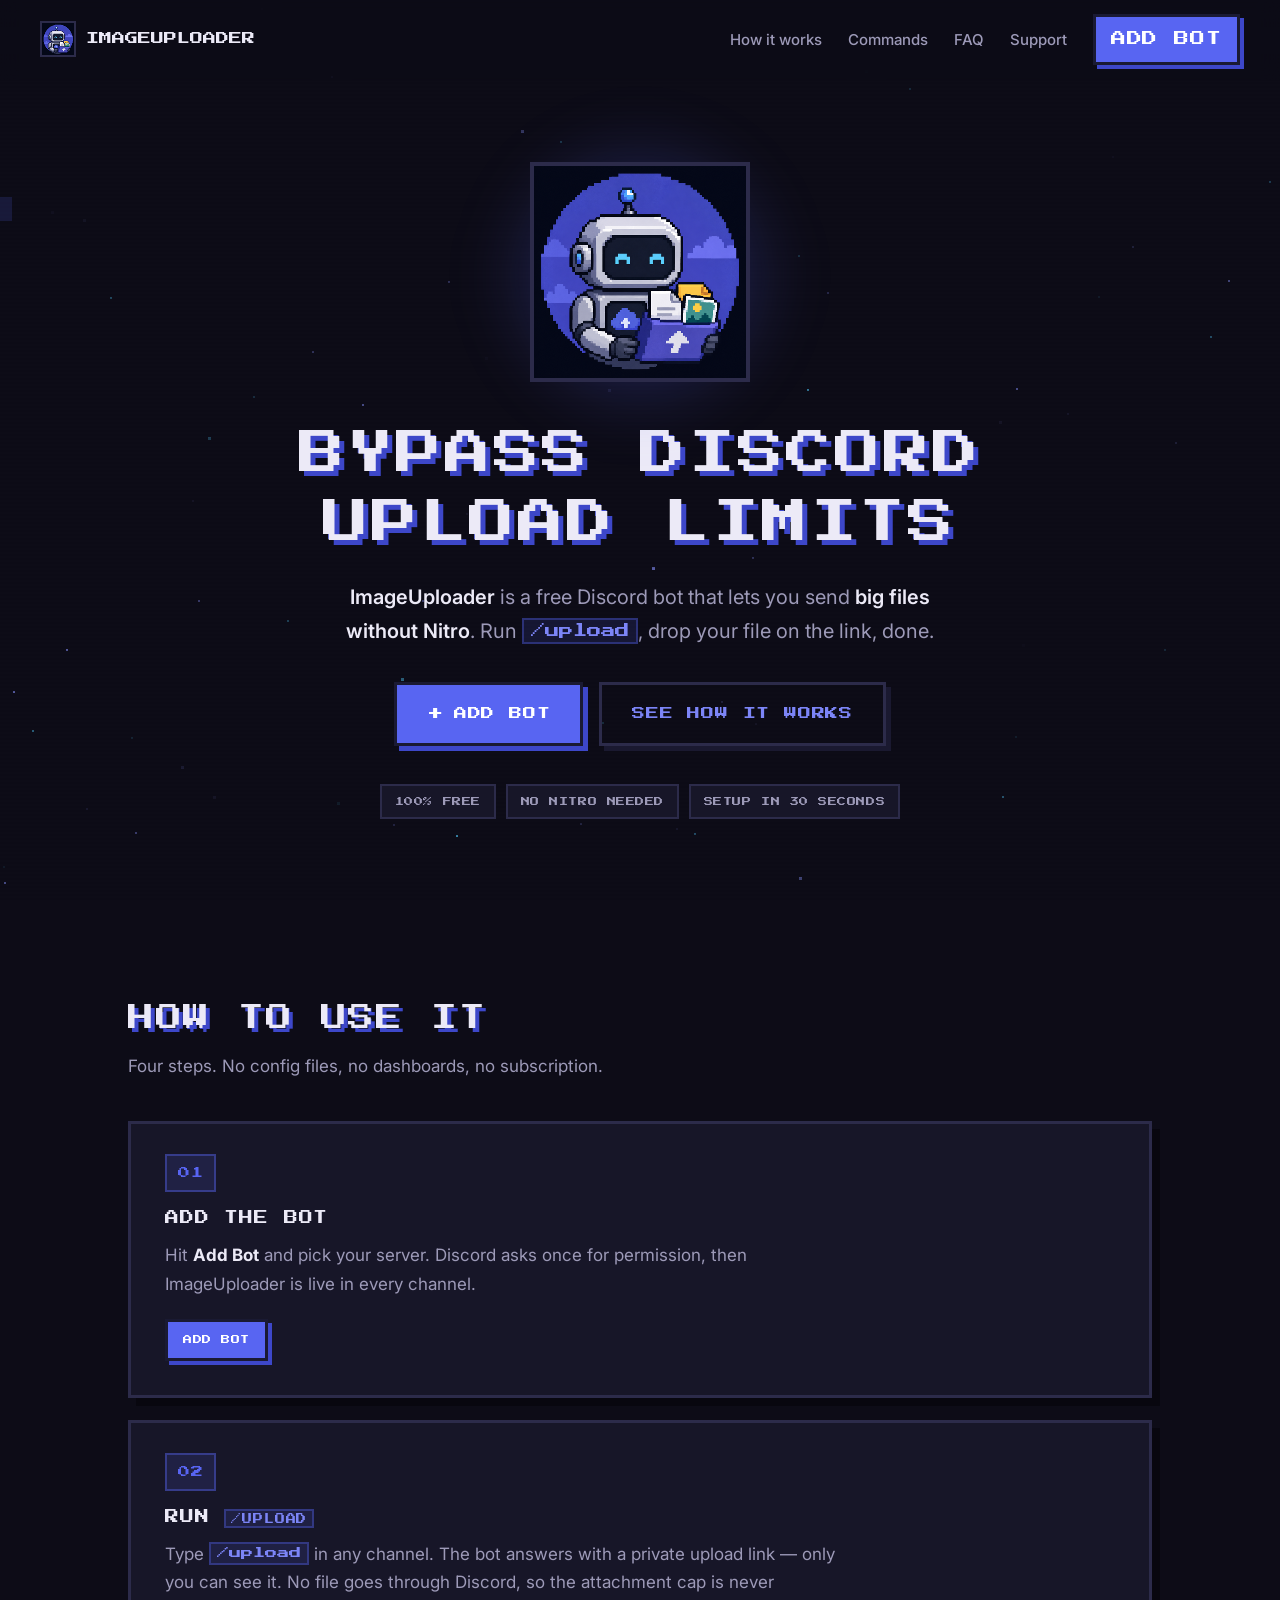
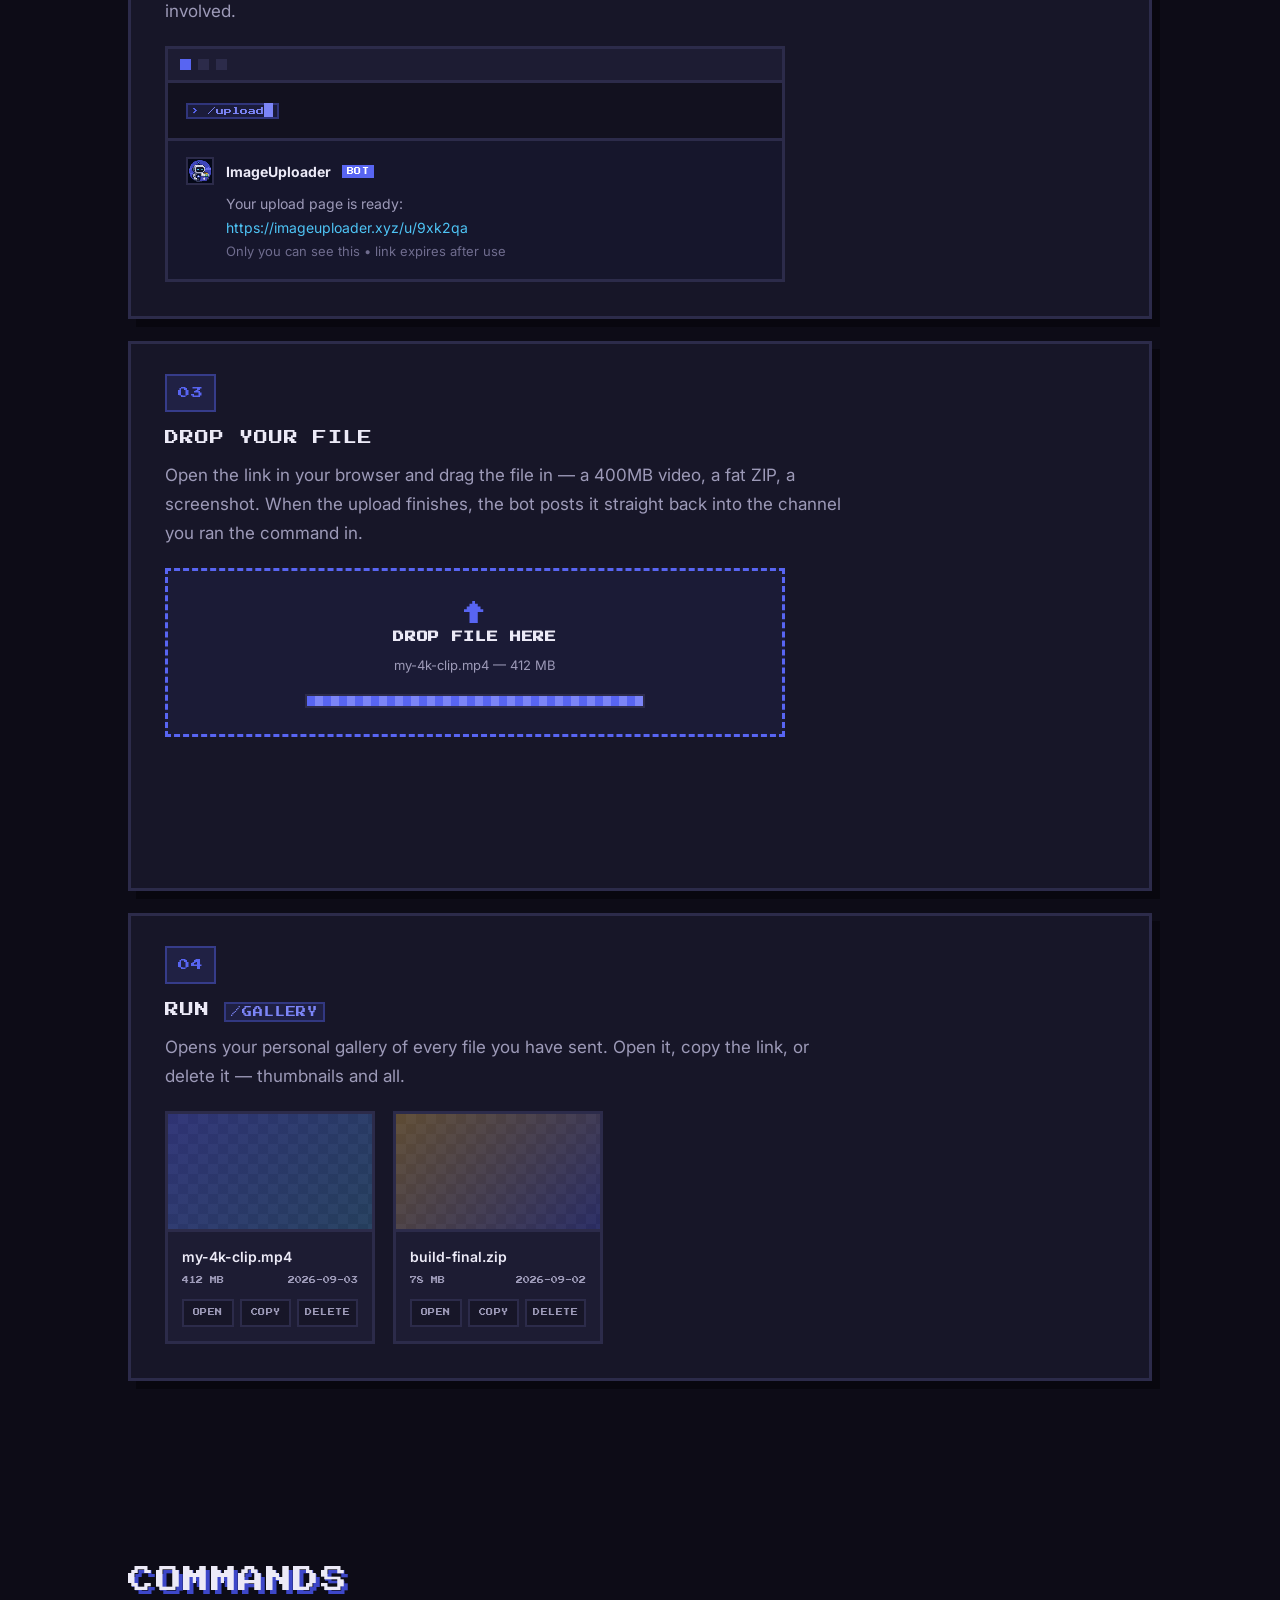
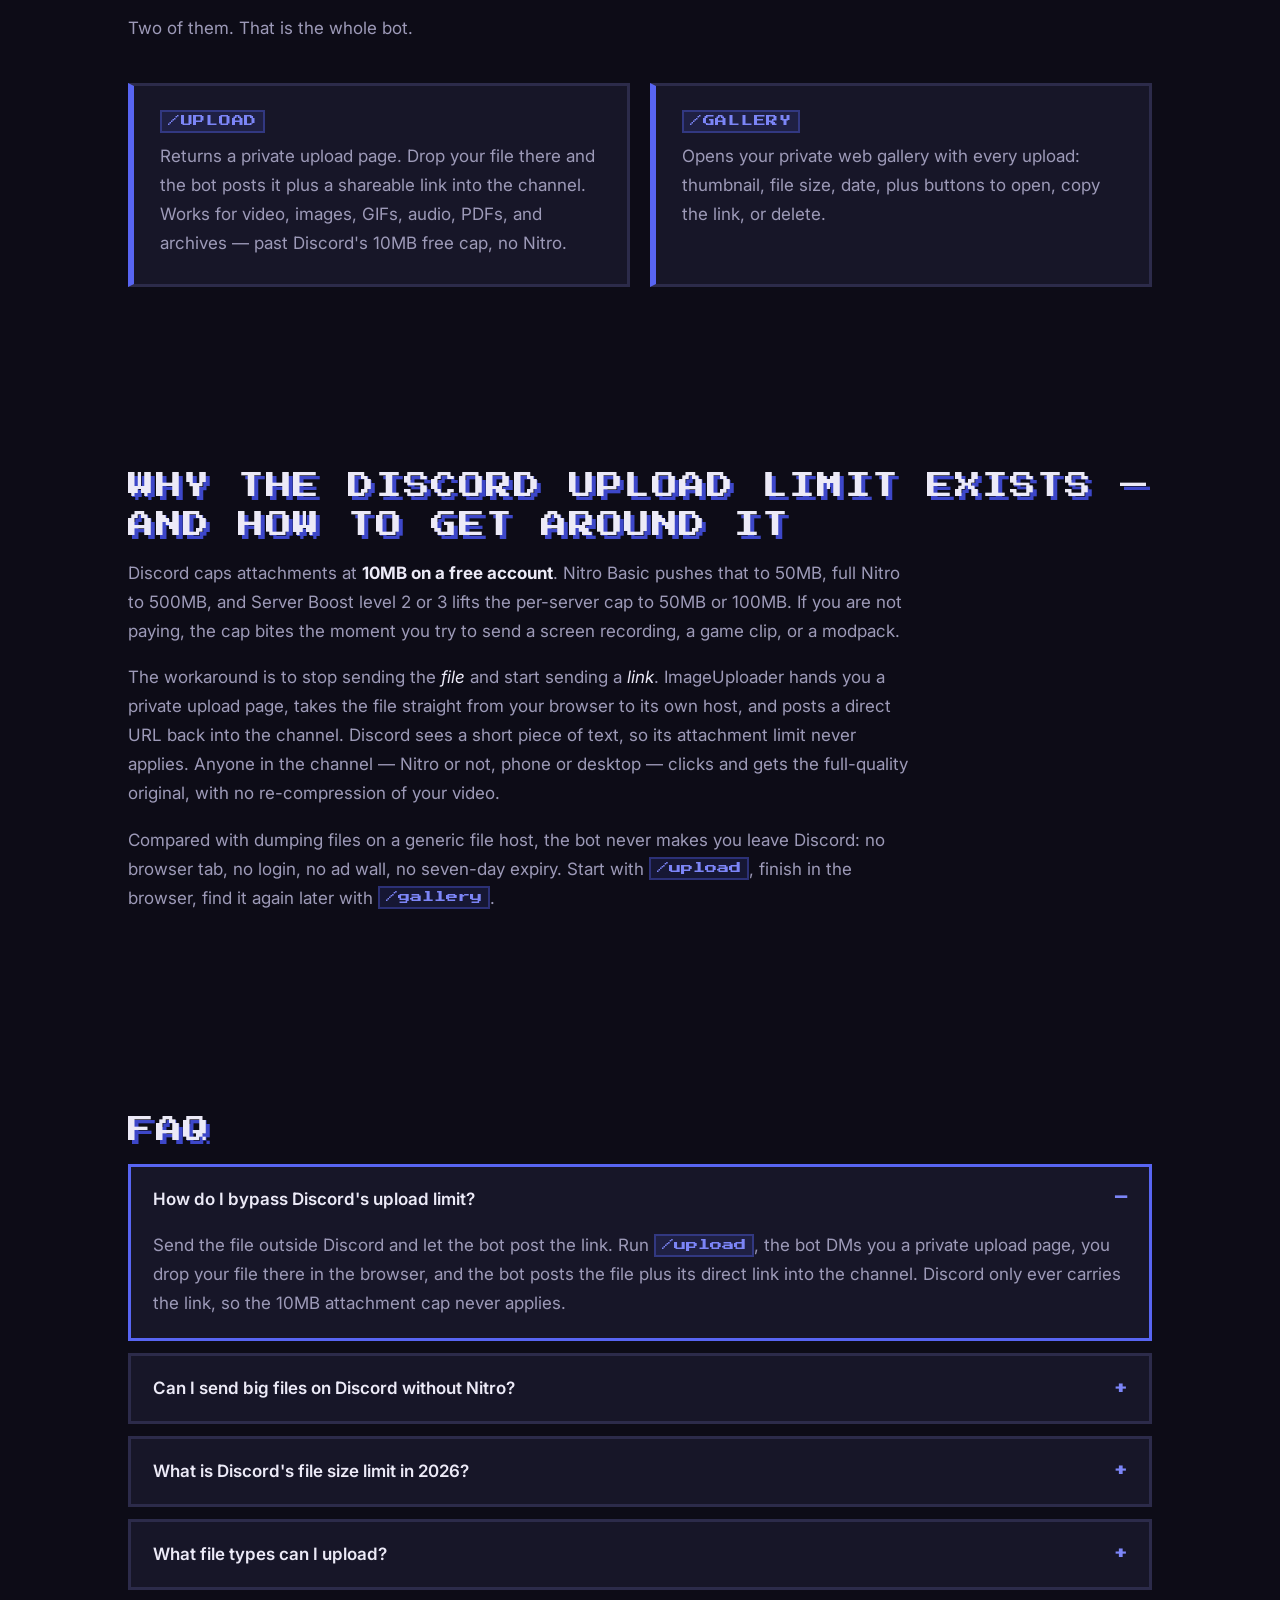
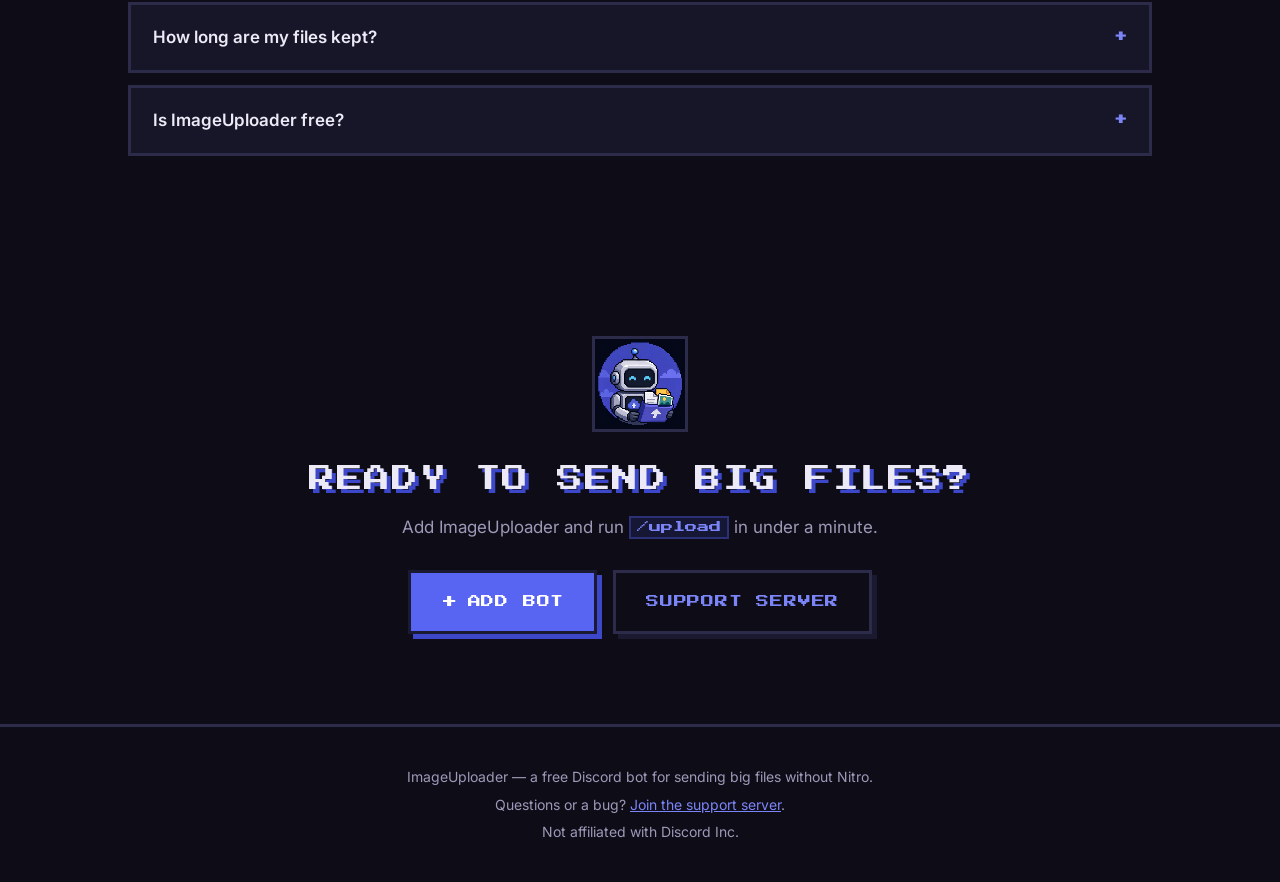
==== commit c1001594: "feat: add support server links Discord support server linked from the nav, the final CTA, and the fo" ====
--- a/index.html
+++ b/index.html
@@ -50,6 +50,7 @@
       "applicationSubCategory": "Discord Bot",
       "operatingSystem": "Discord (Web, Windows, macOS, Linux, iOS, Android)",
       "url": "https://imageuploader.xyz/",
+      "sameAs": ["https://discord.gg/nnR46wTKqS"],
       "image": "https://imageuploader.xyz/assets/logo.png",
       "description": "ImageUploader is a free Discord bot that bypasses Discord's upload size limit. Run /upload to get a private upload page, drop your file there, and the bot posts it into the channel. Use /gallery to browse, copy, or delete your uploads.",
       "featureList": [
@@ -174,6 +175,7 @@
     <a href="#tutorial">How it works</a>
     <a href="#commands">Commands</a>
     <a href="#faq">FAQ</a>
+    <a href="https://discord.gg/nnR46wTKqS" target="_blank" rel="noopener">Support</a>
     <a class="btn btn-sm" href="#add" data-invite>Add Bot</a>
   </nav>
 </header>
@@ -352,13 +354,17 @@
     <img src="assets/logo-256.png" alt="" width="96" height="96" class="cta-logo" aria-hidden="true">
     <h2>Ready to send big files?</h2>
     <p>Add ImageUploader and run <code>/upload</code> in under a minute.</p>
-    <a class="btn btn-lg" href="#add" data-invite><span class="btn-icon" aria-hidden="true">+</span> Add Bot</a>
+    <div class="cta-row">
+      <a class="btn btn-lg" href="#add" data-invite><span class="btn-icon" aria-hidden="true">+</span> Add Bot</a>
+      <a class="btn btn-ghost btn-lg" href="https://discord.gg/nnR46wTKqS" target="_blank" rel="noopener">Support server</a>
+    </div>
   </section>
 
 </main>
 
 <footer class="footer">
   <p>ImageUploader — a free Discord bot for sending big files without Nitro.</p>
+  <p>Questions or a bug? <a href="https://discord.gg/nnR46wTKqS" target="_blank" rel="noopener">Join the support server</a>.</p>
   <p class="muted">Not affiliated with Discord Inc.</p>
 </footer>
 
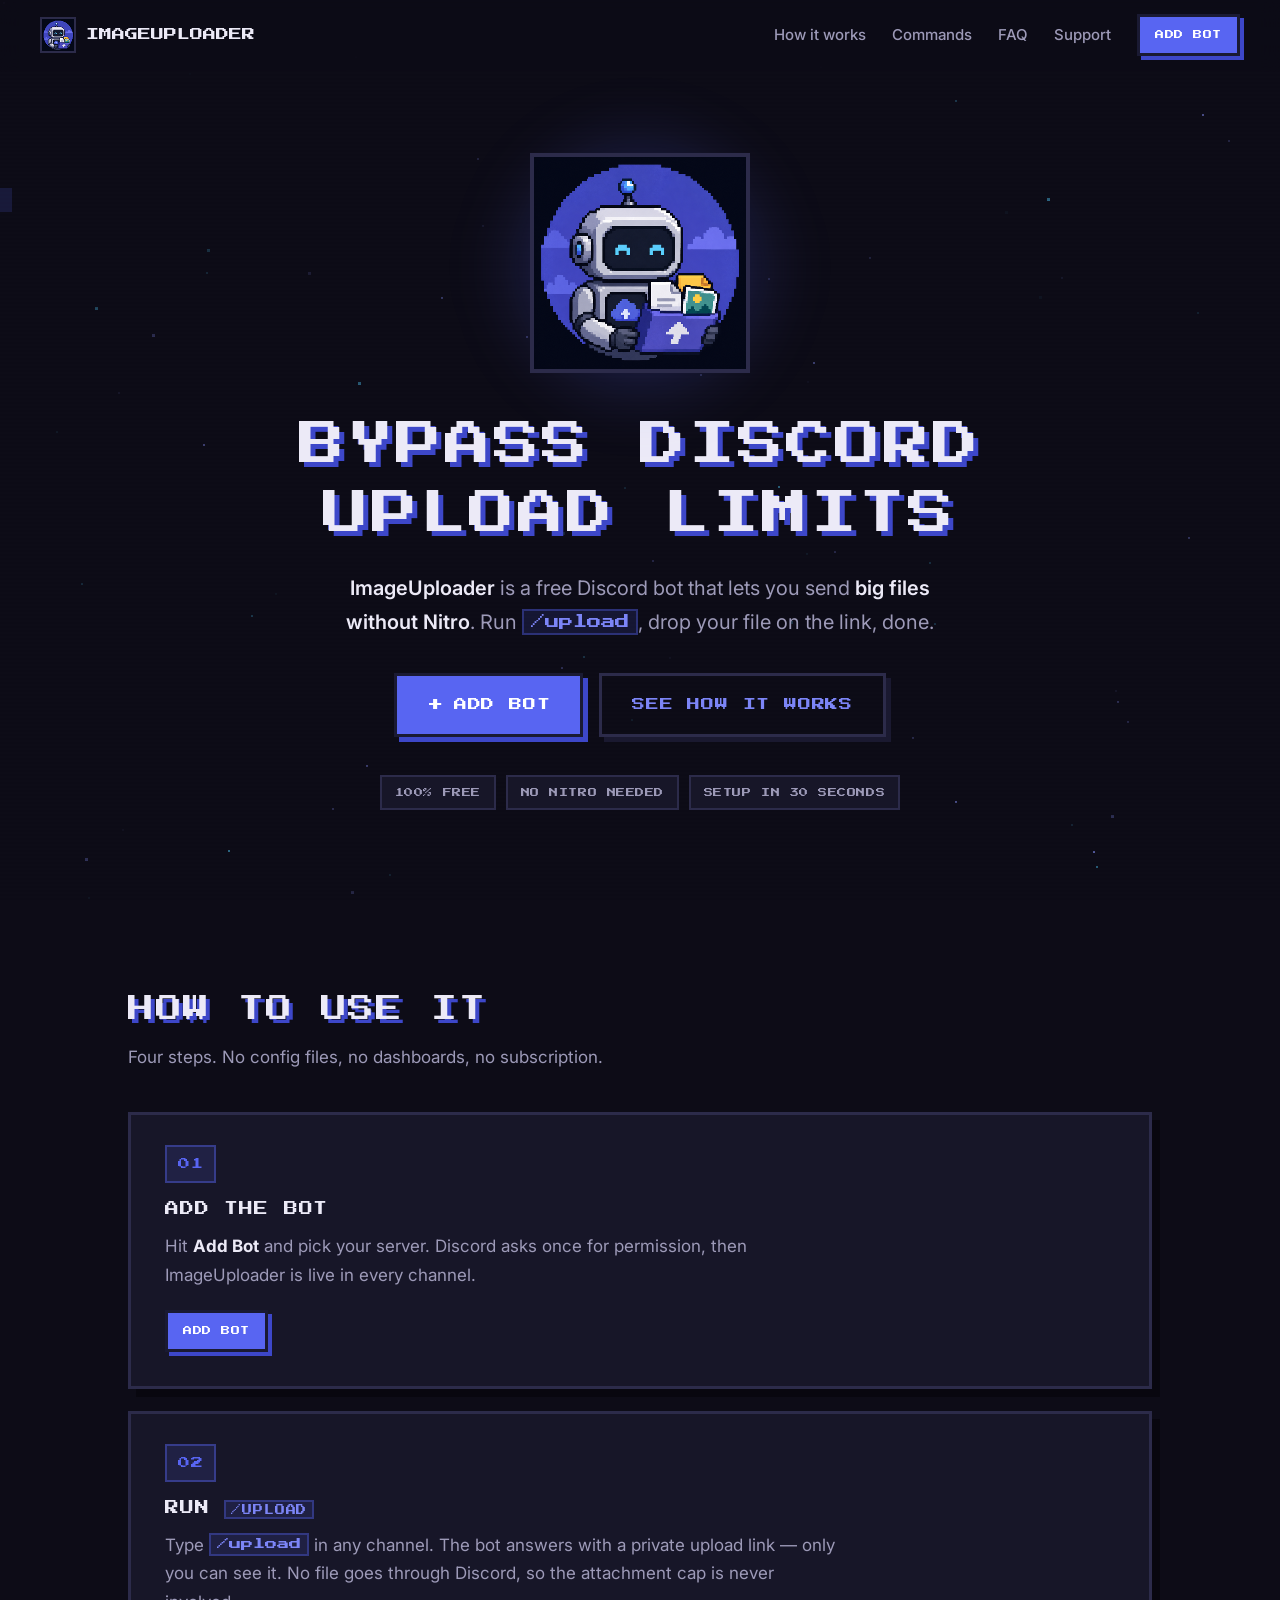
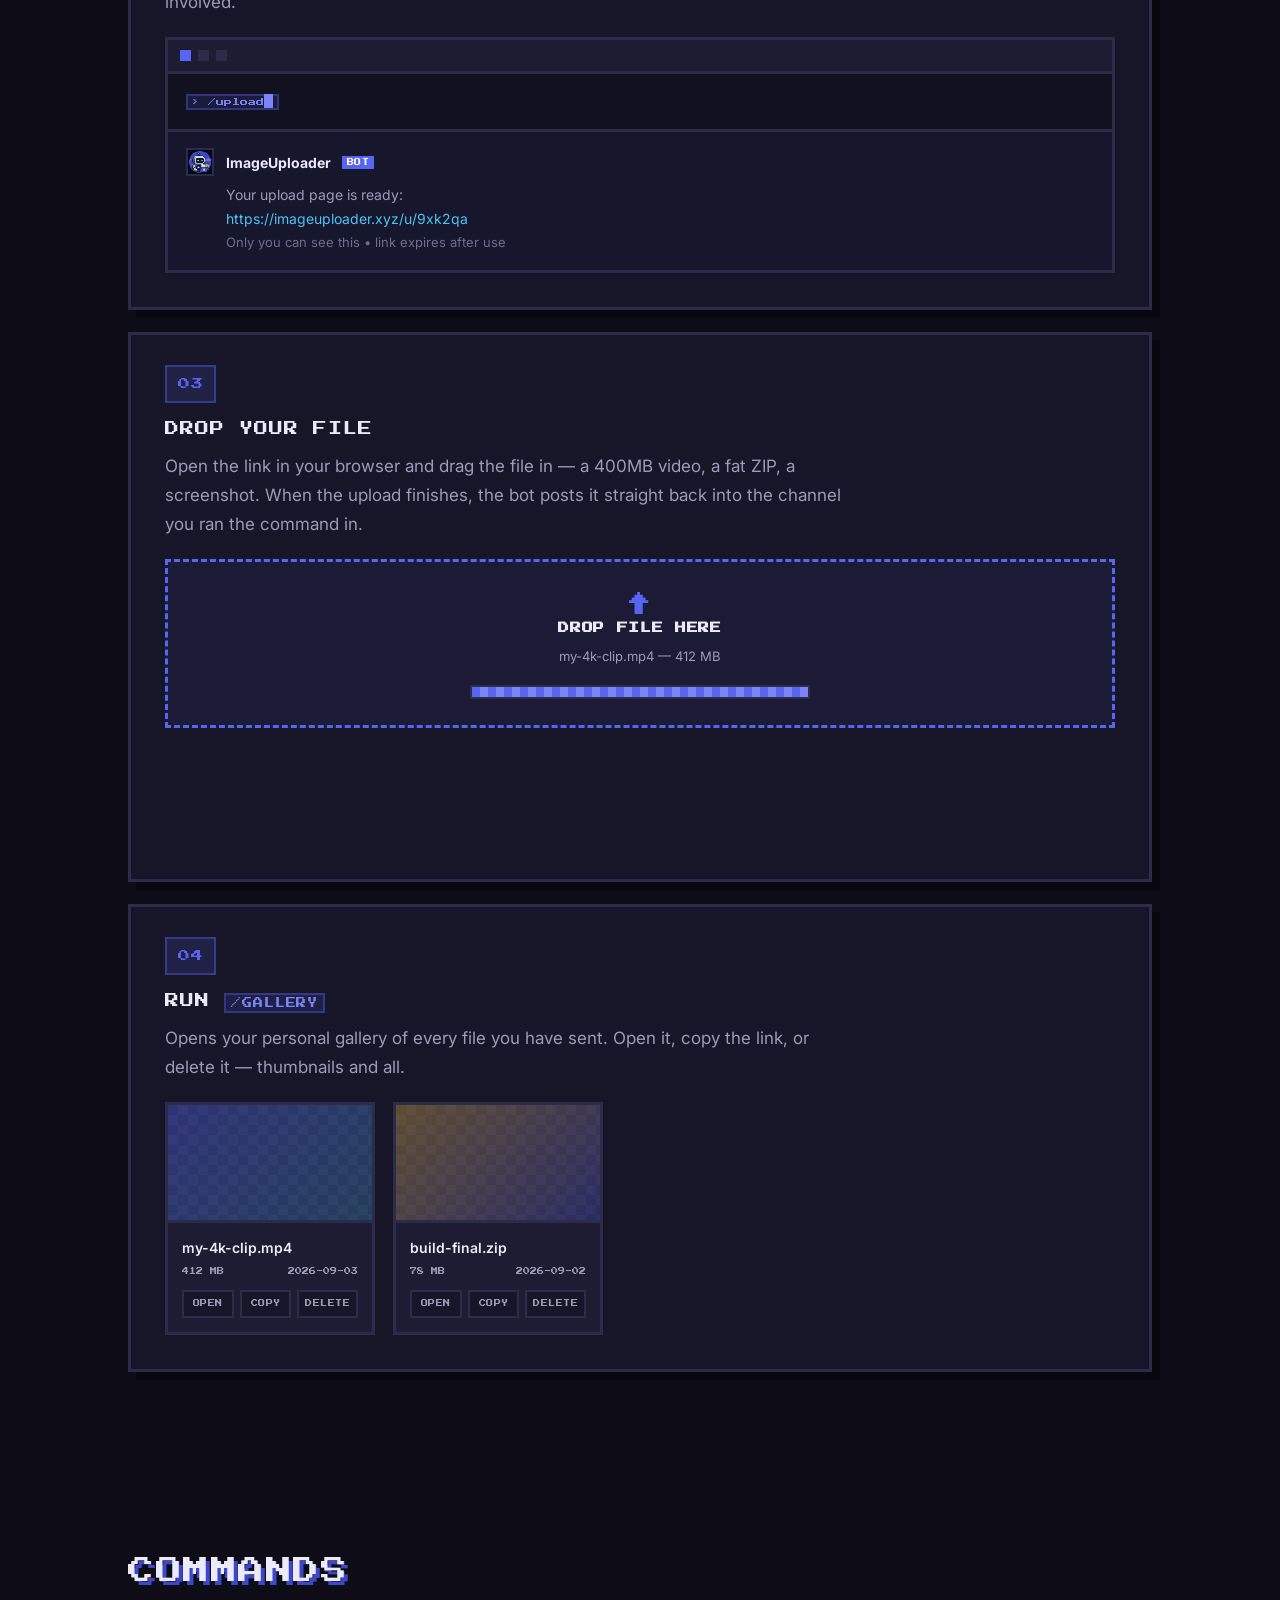
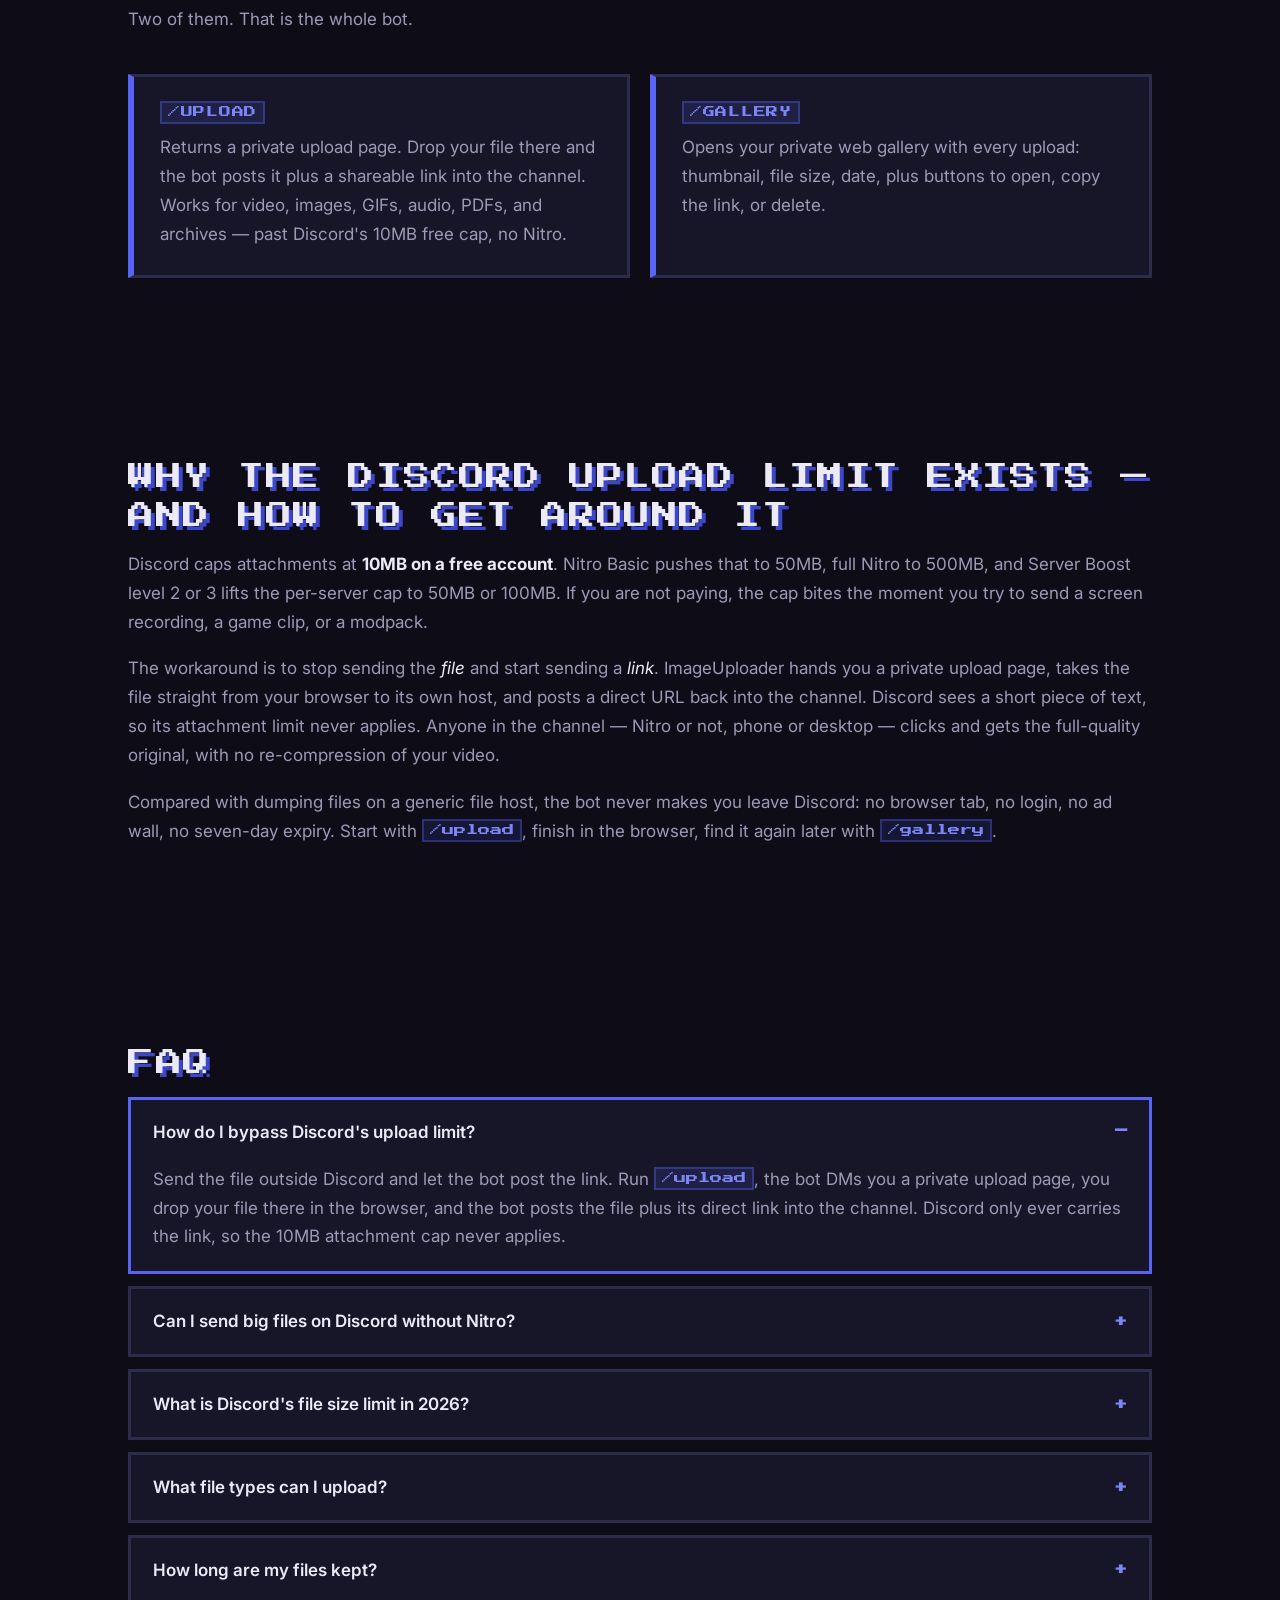
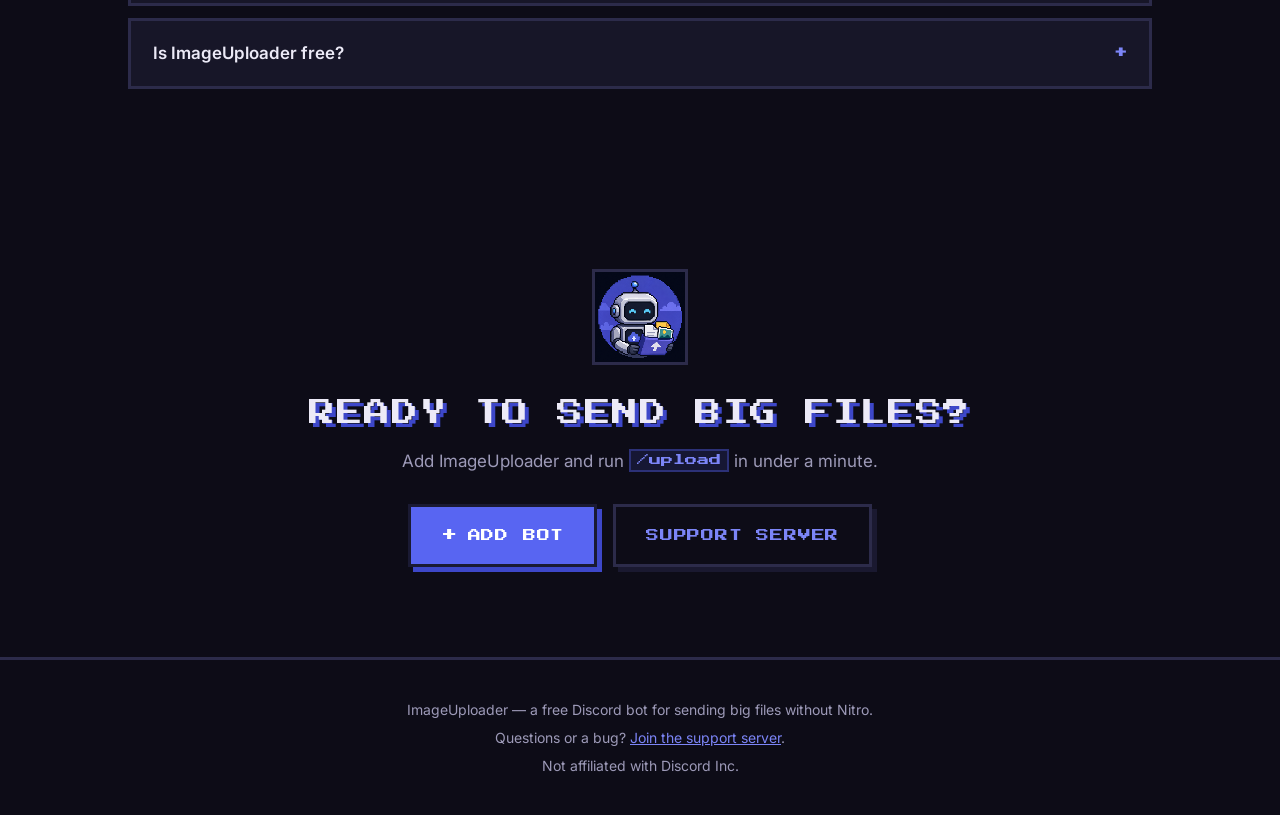
==== commit 2f103e40: "Add itnetic analytics script to head" ====
--- a/index.html
+++ b/index.html
@@ -37,6 +37,7 @@
 <link rel="stylesheet" href="https://fonts.googleapis.com/css2?family=Press+Start+2P&family=Inter:wght@400;500;600;700&display=swap">
 <link rel="stylesheet" href="styles.css">
 
+<script defer src="https://a.itnetic.com/script.js" data-website-id="82c5a8d4-4e17-4071-bb90-5eceb2d6ef47"></script>
 <script type="application/ld+json">
 {
   "@context": "https://schema.org",
--- a/styles.css
+++ b/styles.css
@@ -109,11 +109,11 @@
 .brand:hover .brand-logo { transform: translateY(-3px) rotate(-4deg); }
 
 .nav nav { display: flex; align-items: center; gap: clamp(12px, 2.4vw, 26px); }
-.nav nav a {
+.nav nav a:not(.btn) {
   color: var(--muted); text-decoration: none; font-size: 15px; font-weight: 500;
   transition: color .2s;
 }
-.nav nav a:hover { color: var(--text); }
+.nav nav a:not(.btn):hover { color: var(--text); }
 .nav nav a.btn { color: #fff; }
 
 /* ---------- buttons ---------- */
@@ -448,12 +448,6 @@
   .terminal-out { opacity: 1; transform: none; }
 }
 
-@media (max-width: 720px) {
-  body { font-size: 16px; }
-  .nav nav a:not(.btn) { display: none; }
-  .card { width: 100%; }
-  .btn-lg { font-size: 11px; padding: 17px 22px; }
-}
 
 /* ---------- ephemeral note in terminal ---------- */
 .ephemeral { font-size: 13px; color: #6f6c8e; }
@@ -523,3 +517,133 @@
   .drop-msg { opacity: 1; transform: none; }
   .drop .bar i { width: 100%; }
 }
+
+/* ============================================================
+   RESPONSIVE
+   ============================================================ */
+
+/* anchors clear the sticky header */
+:target,
+.section,
+#top { scroll-margin-top: 80px; }
+
+/* nothing may push the page sideways */
+.terminal, .drop, .gallery-demo, .prose, .step { max-width: 100%; }
+code, .link, .terminal-body { overflow-wrap: anywhere; }
+
+/* ---------- tablet / small laptop ---------- */
+
+@media (max-width: 860px) {
+  .nav { padding: 12px 16px; }
+  .nav nav { gap: 14px; }
+  .nav nav a:not(.btn) { font-size: 14px; }
+}
+
+/* ---------- phone ---------- */
+
+@media (max-width: 720px) {
+  body { font-size: 16px; line-height: 1.65; }
+
+  :target, .section, #top { scroll-margin-top: 70px; }
+
+  /* nav: keep the links, shrink them, never wrap to two rows */
+  .nav {
+    padding: 10px 14px;
+    padding-left: max(14px, env(safe-area-inset-left));
+    padding-right: max(14px, env(safe-area-inset-right));
+    gap: 10px;
+  }
+  .brand { font-size: 11px; gap: 8px; }
+  .brand-logo { width: 30px; height: 30px; }
+  .nav nav { gap: 12px; }
+  .nav nav a:not(.btn) { font-size: 13px; }
+  .nav .btn-sm { font-size: 8px; padding: 12px 13px; box-shadow: 3px 3px 0 var(--blurple-d); }
+  .nav nav a[href="#commands"] { display: none; }
+
+  /* hero */
+  .hero { padding: 34px 18px 54px; }
+  .hero-logo-wrap { margin-bottom: 22px; }
+  .hero-logo { border-width: 3px; }
+  h1 { letter-spacing: .03em; text-shadow: 3px 3px 0 var(--blurple-d); }
+  .tagline { margin-bottom: 28px; }
+  .badges { margin-top: 26px; gap: 8px; }
+  .badges li { font-size: 8px; padding: 8px 10px; }
+
+  /* full-width stacked CTAs — thumb-sized targets */
+  .cta-row { flex-direction: column; align-items: stretch; gap: 12px; }
+  .cta-row .btn { justify-content: center; width: 100%; }
+  .btn-lg { font-size: 11px; padding: 18px 20px; }
+  .btn { box-shadow: 4px 4px 0 var(--blurple-d); }
+  .btn:hover { box-shadow: 4px 4px 0 var(--blurple-d); transform: none; }
+  .btn-ghost { box-shadow: 4px 4px 0 #1a1930; }
+
+  /* sections */
+  h2 { text-shadow: 3px 3px 0 var(--blurple-d); }
+  .section-sub { margin-bottom: 28px; font-size: 16px; }
+
+  /* steps: lighter shadow so nothing spills off-screen */
+  .steps { gap: 16px; }
+  .step {
+    padding: 24px 18px 26px;
+    box-shadow: 5px 5px 0 rgba(0,0,0,.35);
+  }
+  .step:hover { transform: none; box-shadow: 5px 5px 0 rgba(0,0,0,.35); border-color: var(--line); }
+  .step-num { font-size: 10px; padding: 7px 9px; margin-bottom: 12px; }
+  .step h3 { font-size: 12px; }
+  .step p { margin-bottom: 16px; }
+
+  /* terminal demo */
+  .terminal-body { font-size: 9px; padding: 14px; }
+  .terminal-out { padding: 14px; gap: 10px; }
+  .terminal-out img { width: 24px; height: 24px; }
+  .terminal-out b, .terminal-out p, .terminal-out p b { font-size: 13px; }
+  .ephemeral { font-size: 12px; }
+
+  /* upload demo */
+  .drop-zone { padding: 24px 16px 22px; }
+  .drop-msg { padding: 14px; gap: 10px; }
+  .drop-msg img { width: 24px; height: 24px; }
+  .drop-msg b, .drop-msg p, .drop-msg p b { font-size: 13px; }
+
+  /* gallery demo: two side-by-side cards instead of one huge stack */
+  .gallery-demo { display: grid; grid-template-columns: 1fr 1fr; gap: 12px; }
+  .card { width: auto; }
+  .card:hover { transform: none; border-color: var(--line); }
+  .card-thumb { height: 88px; }
+  .card-meta { padding: 11px; }
+  .card-meta h4 { font-size: 13px; }
+  .card-sub { font-size: 6px; margin-bottom: 10px; }
+  .card-btns { gap: 4px; }
+  .card-btns span { font-size: 6px; padding: 8px 3px; }
+
+  /* commands */
+  .cmd { padding: 20px 18px; }
+  .cmd:hover { transform: none; }
+
+  /* faq — 48px tap targets */
+  summary { padding: 16px 18px; font-size: 16px; }
+  details p { padding: 0 18px 18px; }
+
+  /* final cta + footer */
+  .final-cta .cta-row { max-width: 340px; margin: 0 auto; }
+  .footer { padding: 28px 18px calc(28px + env(safe-area-inset-bottom)); font-size: 13px; }
+}
+
+/* ---------- small phone ---------- */
+
+@media (max-width: 420px) {
+  .brand span { display: none; }
+  .nav nav a[href="#tutorial"] { display: none; }
+  h1 { font-size: 22px; letter-spacing: .02em; }
+  .gallery-demo { grid-template-columns: 1fr; }
+  .card-thumb { height: 108px; }
+  .card-sub, .card-btns span { font-size: 7px; }
+  .terminal-body { font-size: 8px; }
+  .step { padding: 20px 15px 22px; }
+  .badges li { font-size: 7px; }
+}
+
+/* pointer-coarse: no hover lift anywhere */
+@media (hover: none) {
+  .step:hover, .cmd:hover, .card:hover, .brand:hover .brand-logo { transform: none; }
+}
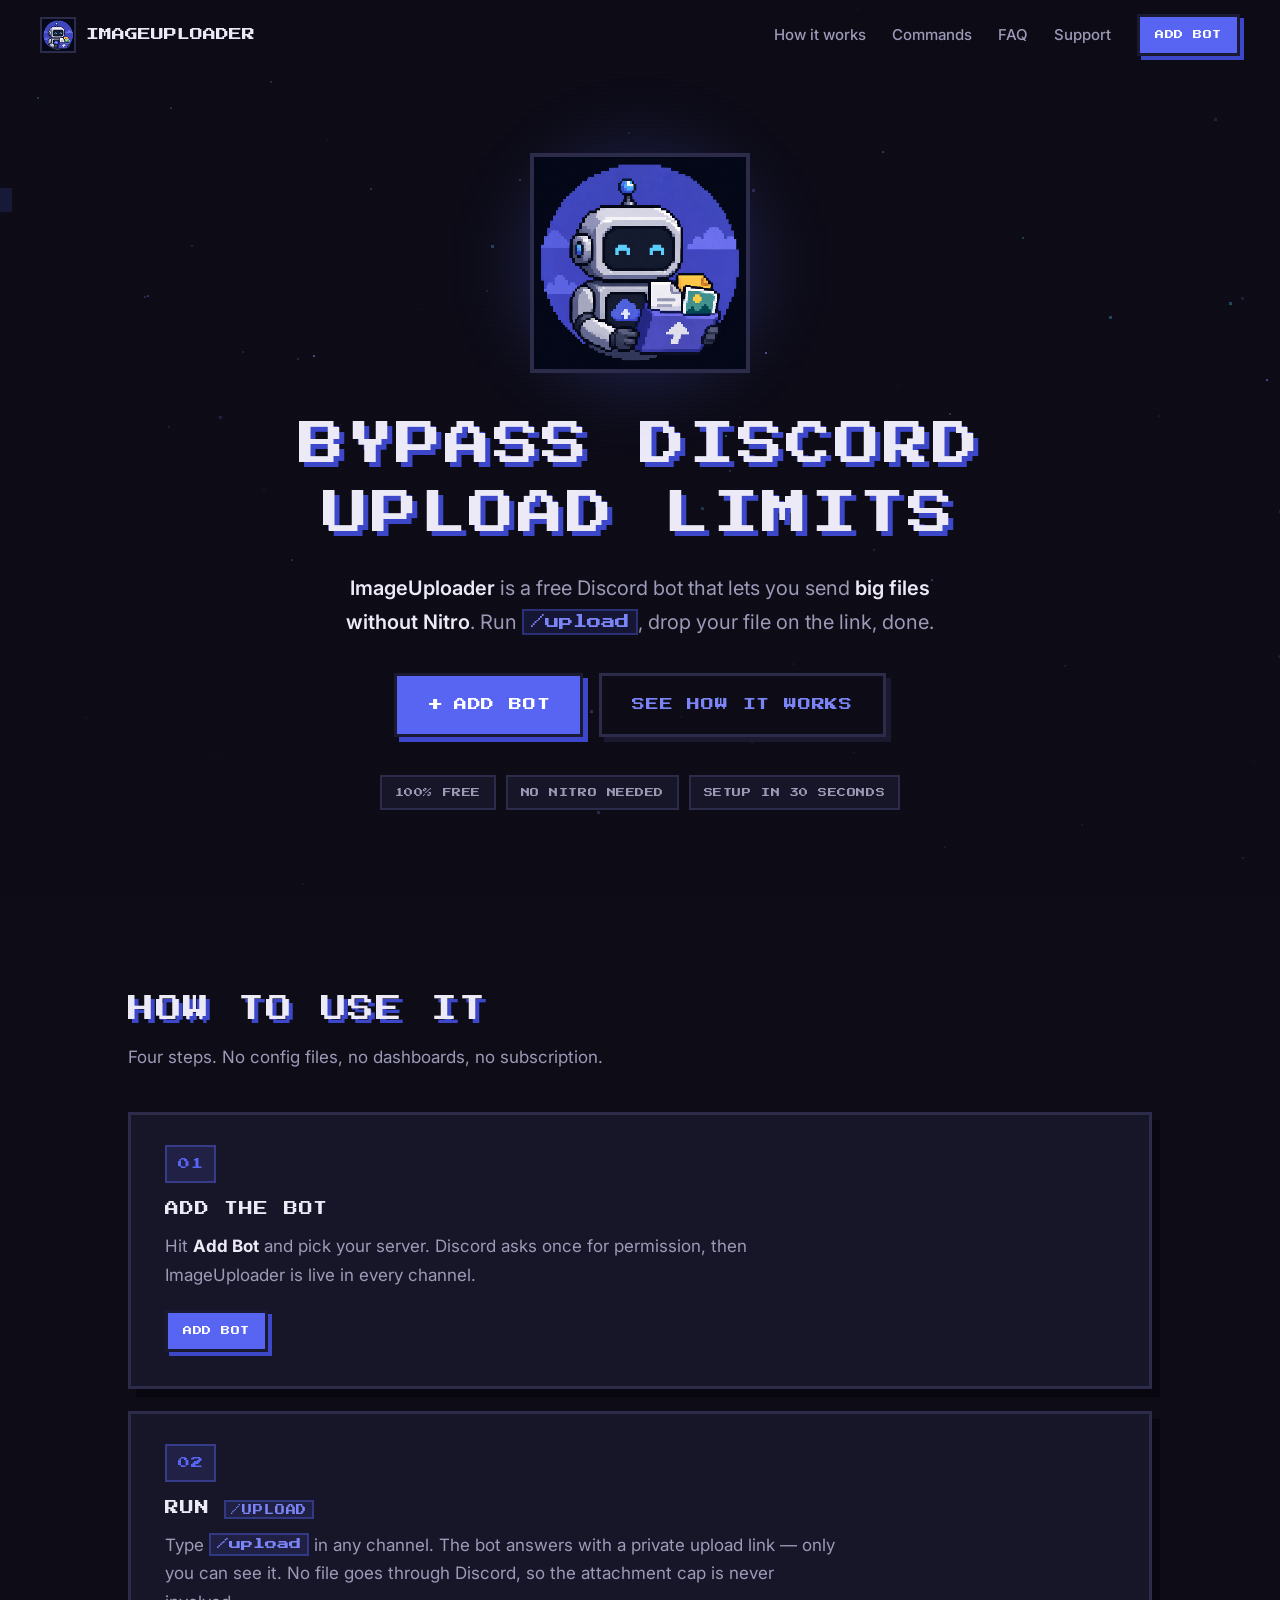
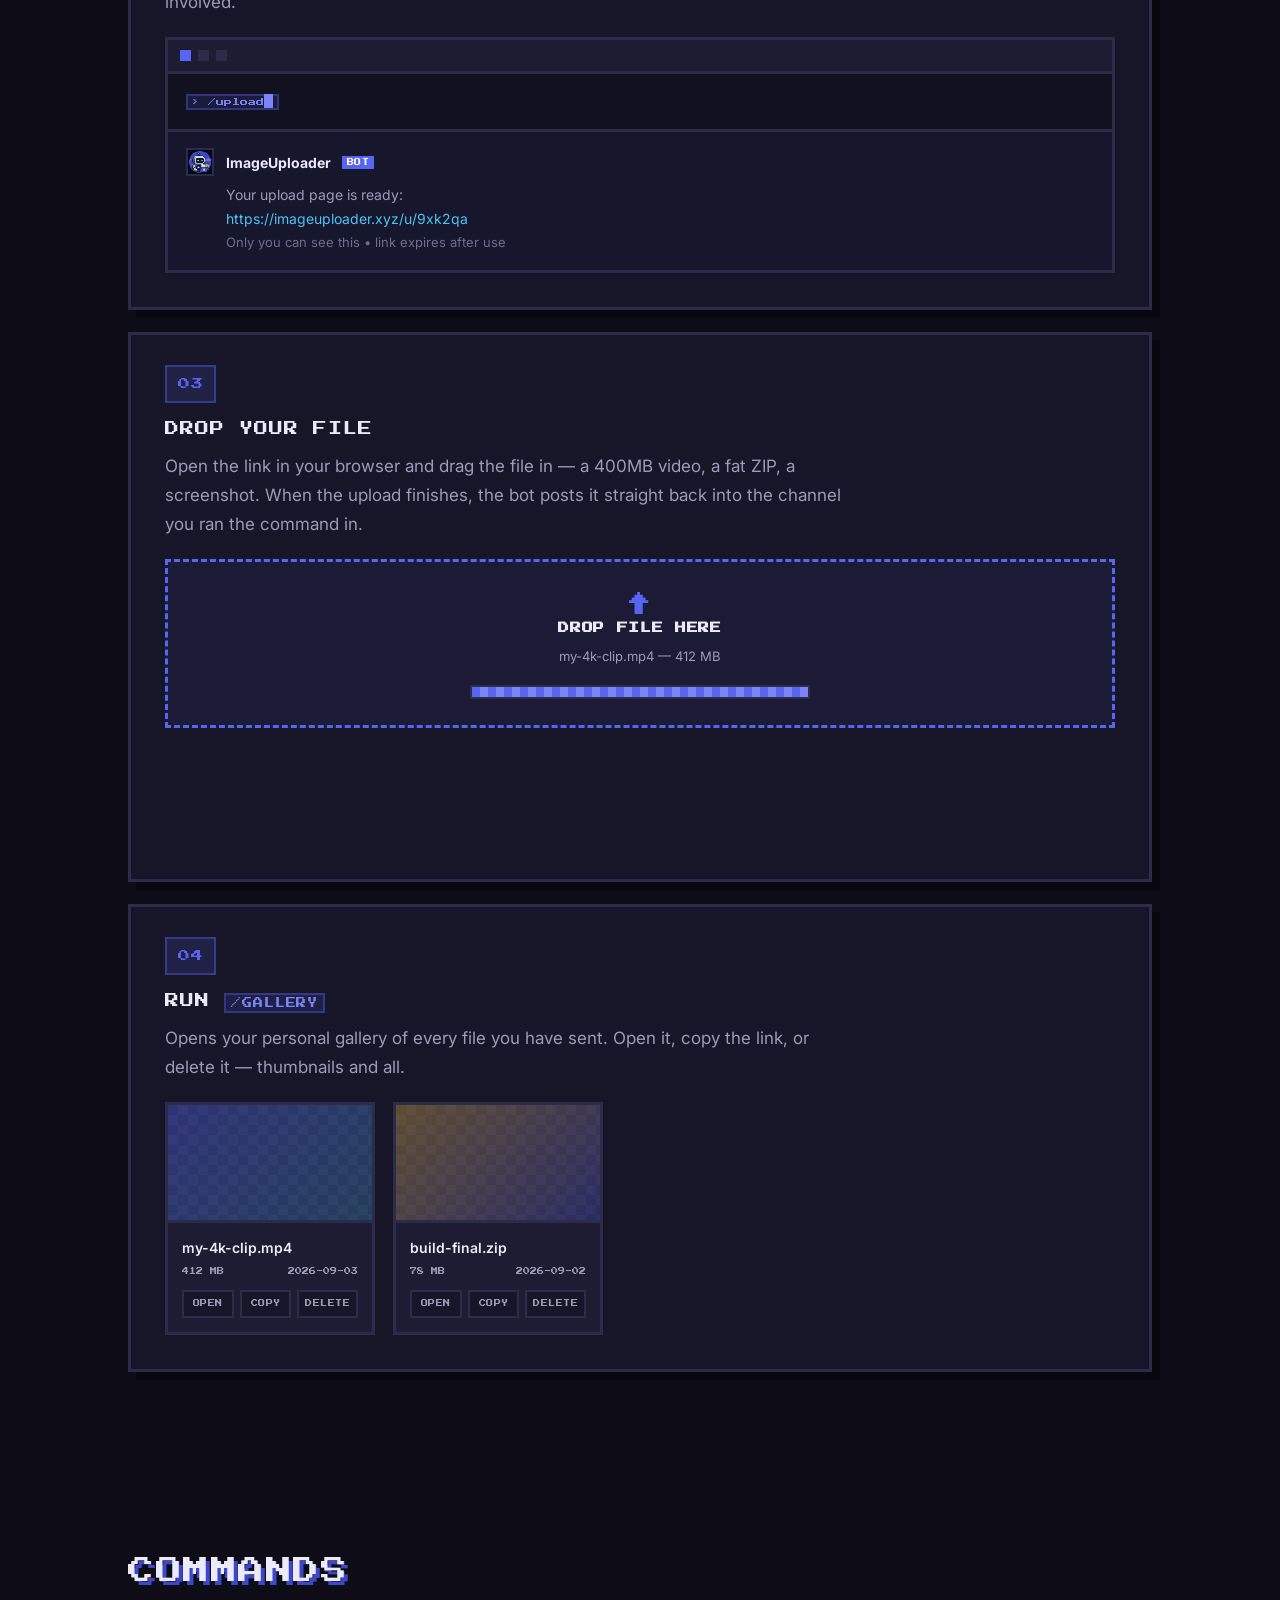
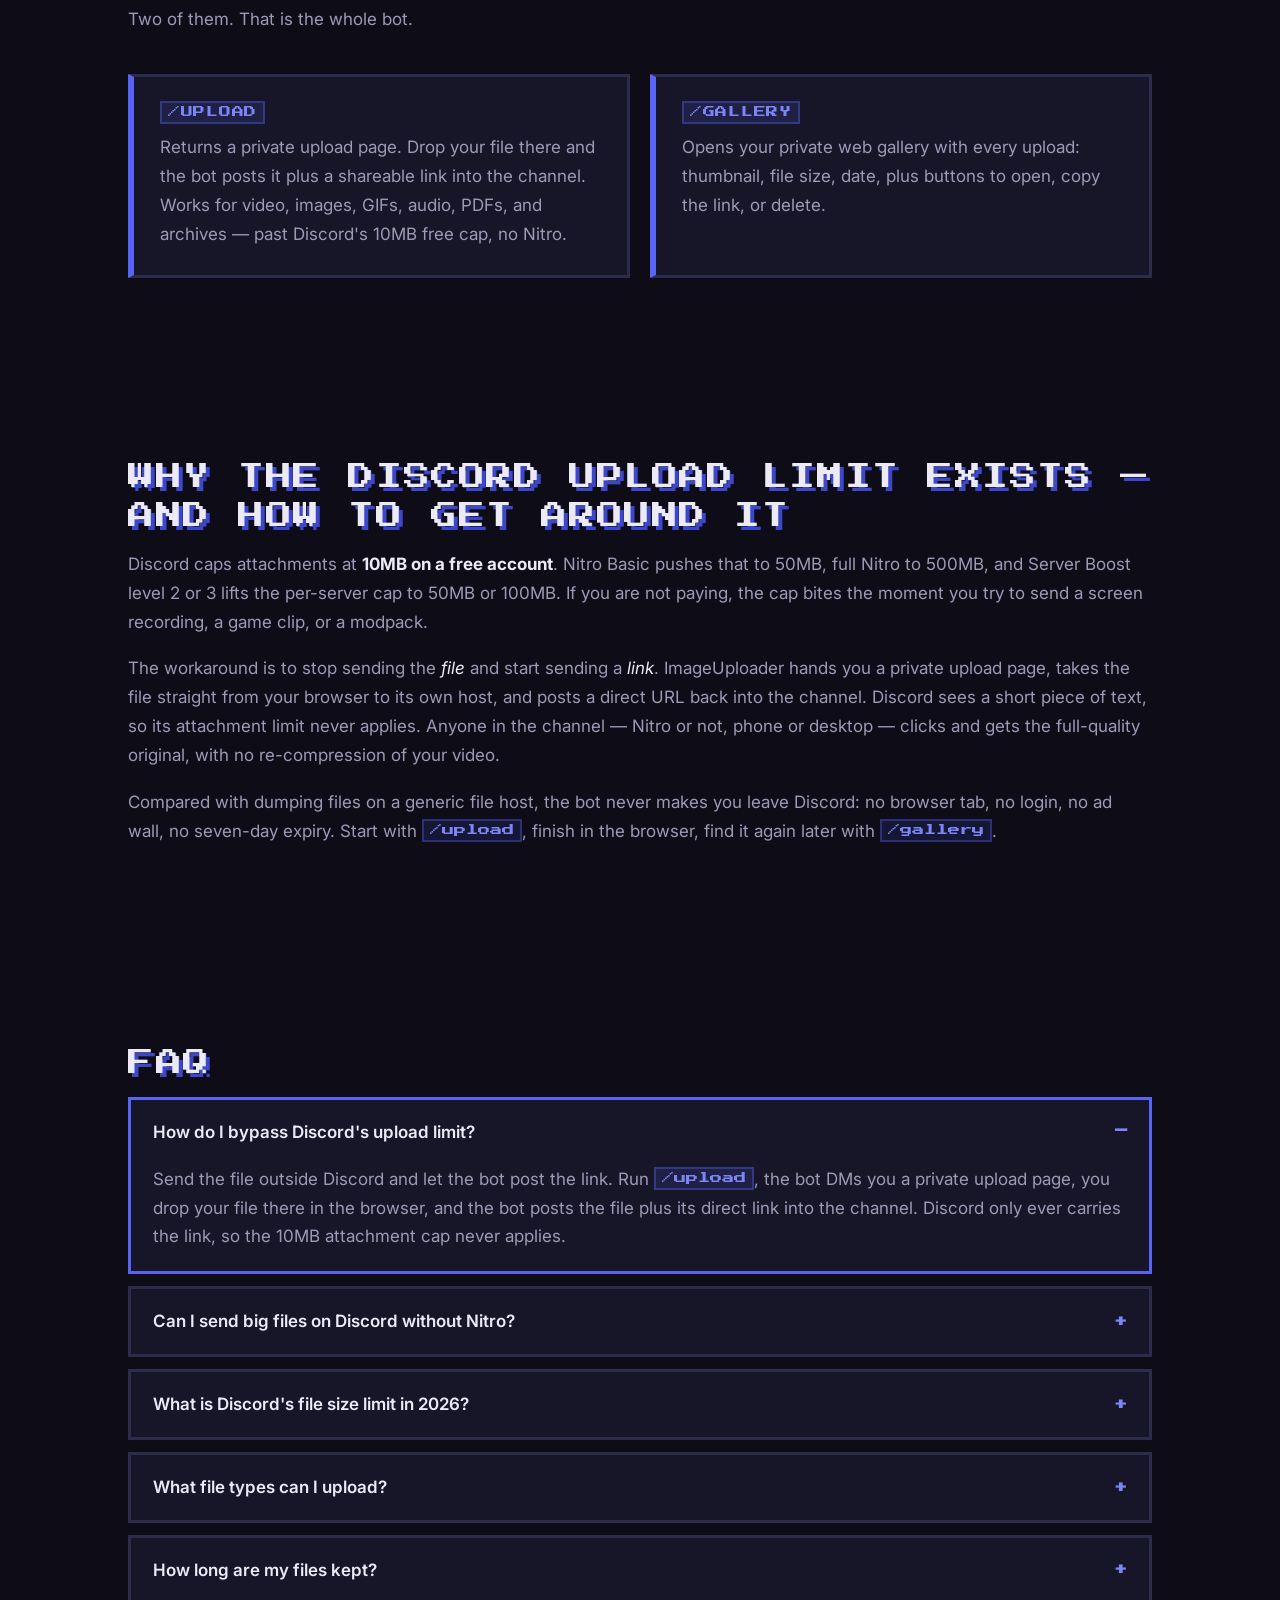
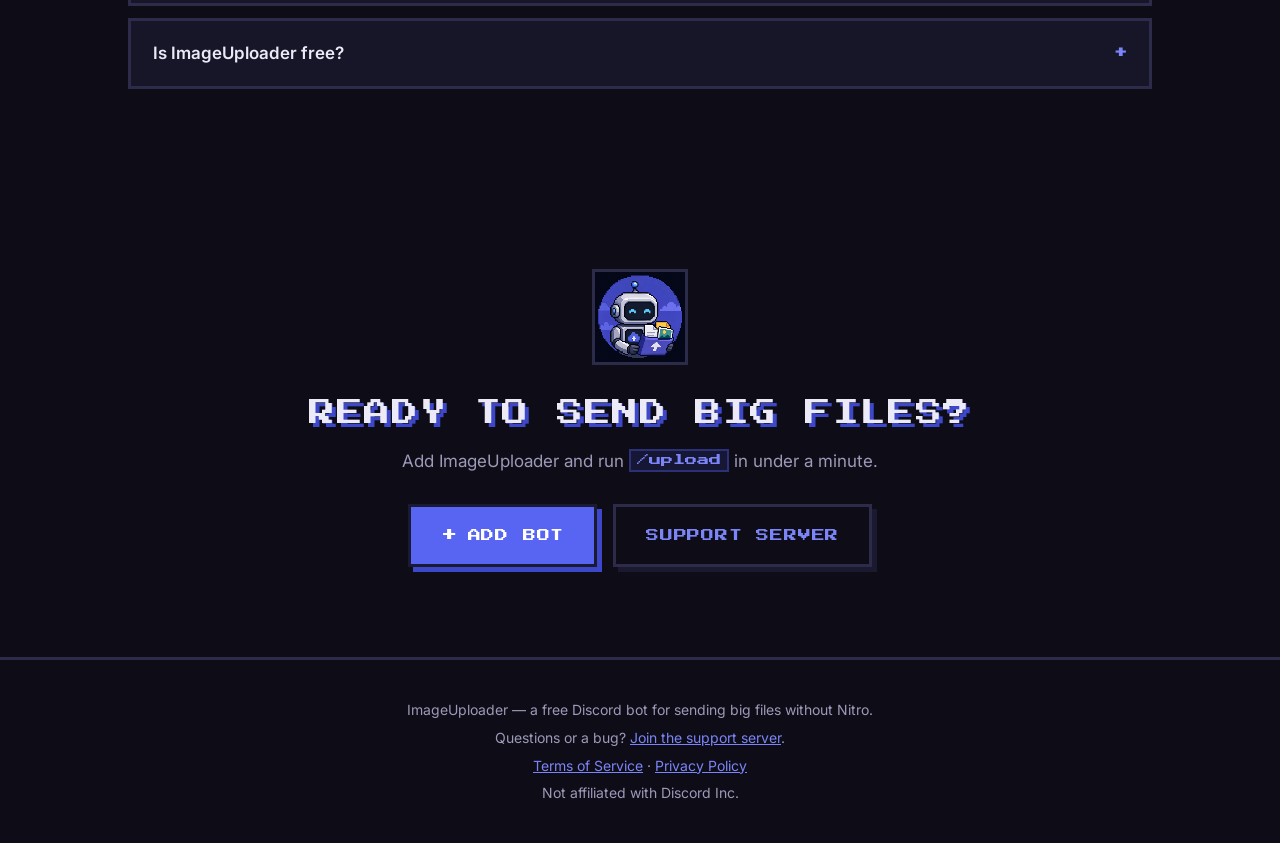
==== commit b132d3e7: "feat: add Terms of Service and Privacy Policy pages Link both from the homepage footer and add them " ====
--- a/index.html
+++ b/index.html
@@ -366,6 +366,7 @@
 <footer class="footer">
   <p>ImageUploader — a free Discord bot for sending big files without Nitro.</p>
   <p>Questions or a bug? <a href="https://discord.gg/nnR46wTKqS" target="_blank" rel="noopener">Join the support server</a>.</p>
+  <p><a href="/terms/">Terms of Service</a> · <a href="/privacy/">Privacy Policy</a></p>
   <p class="muted">Not affiliated with Discord Inc.</p>
 </footer>
 
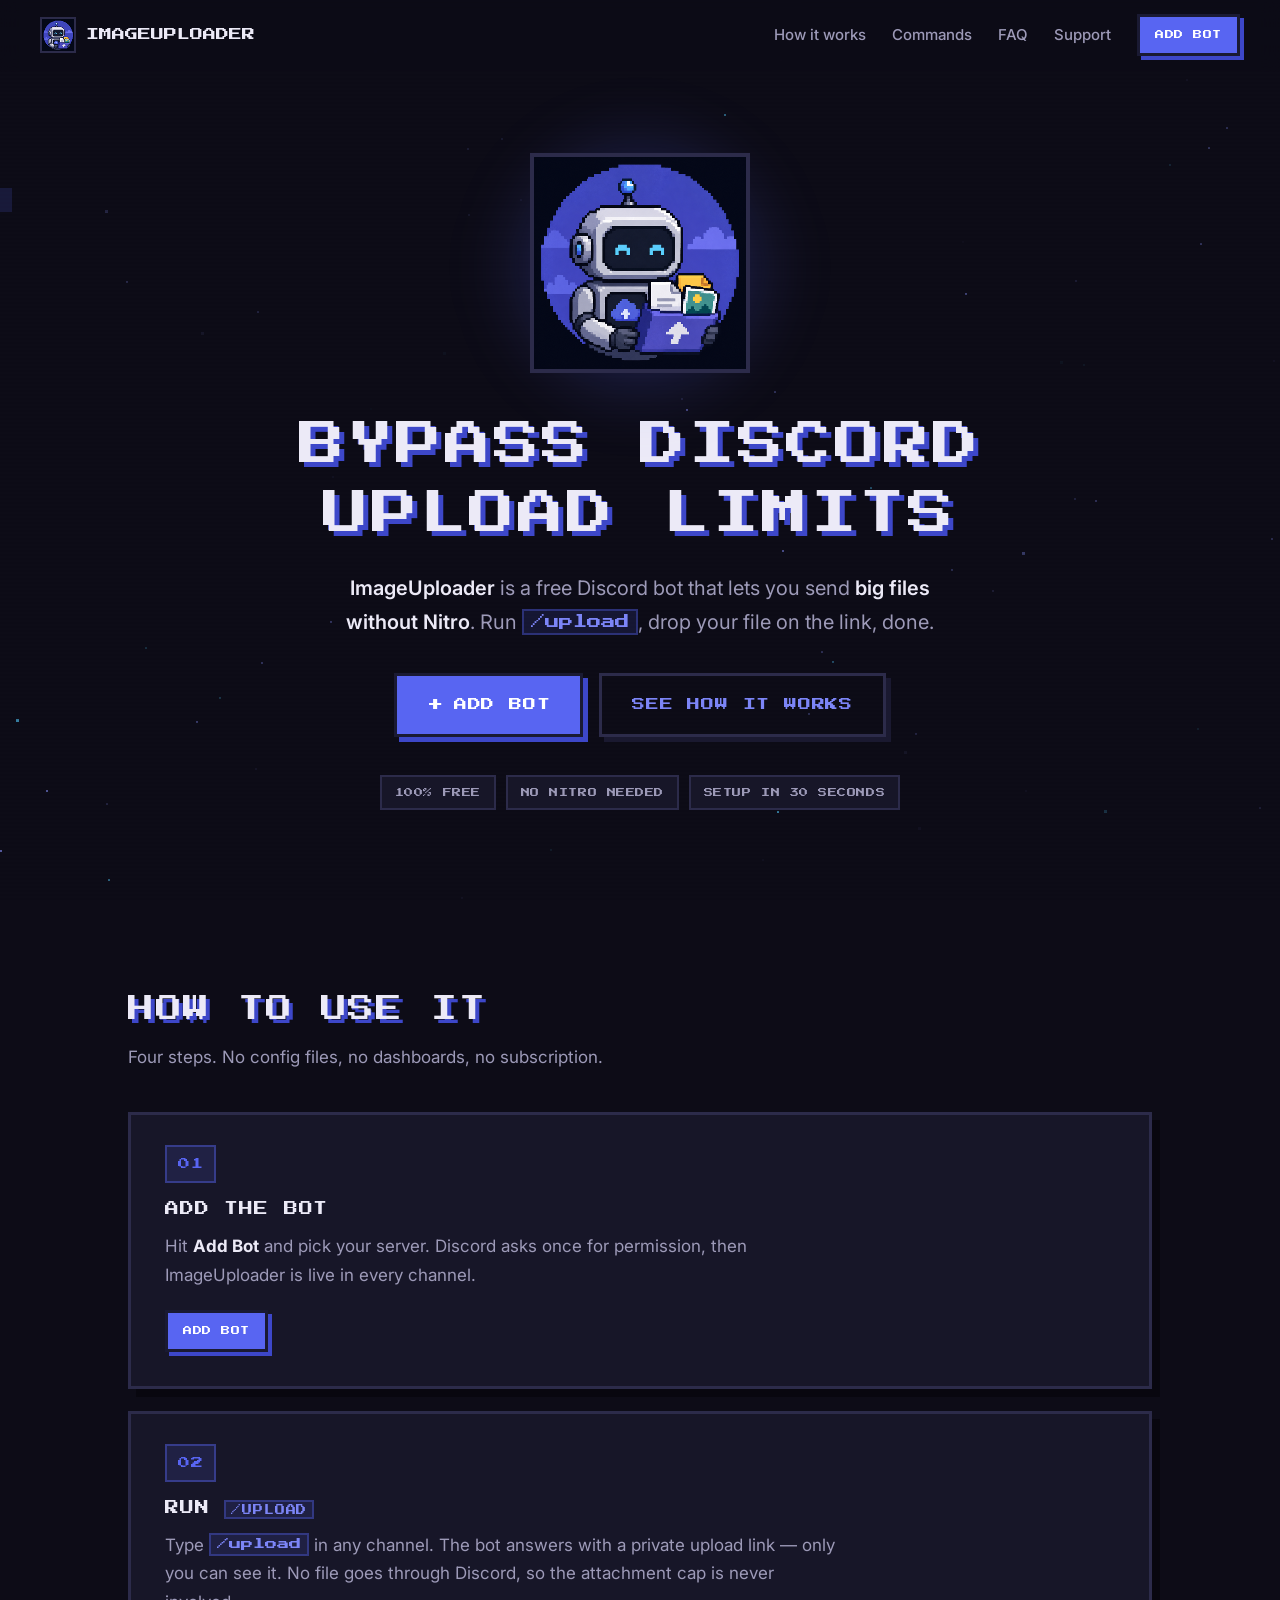
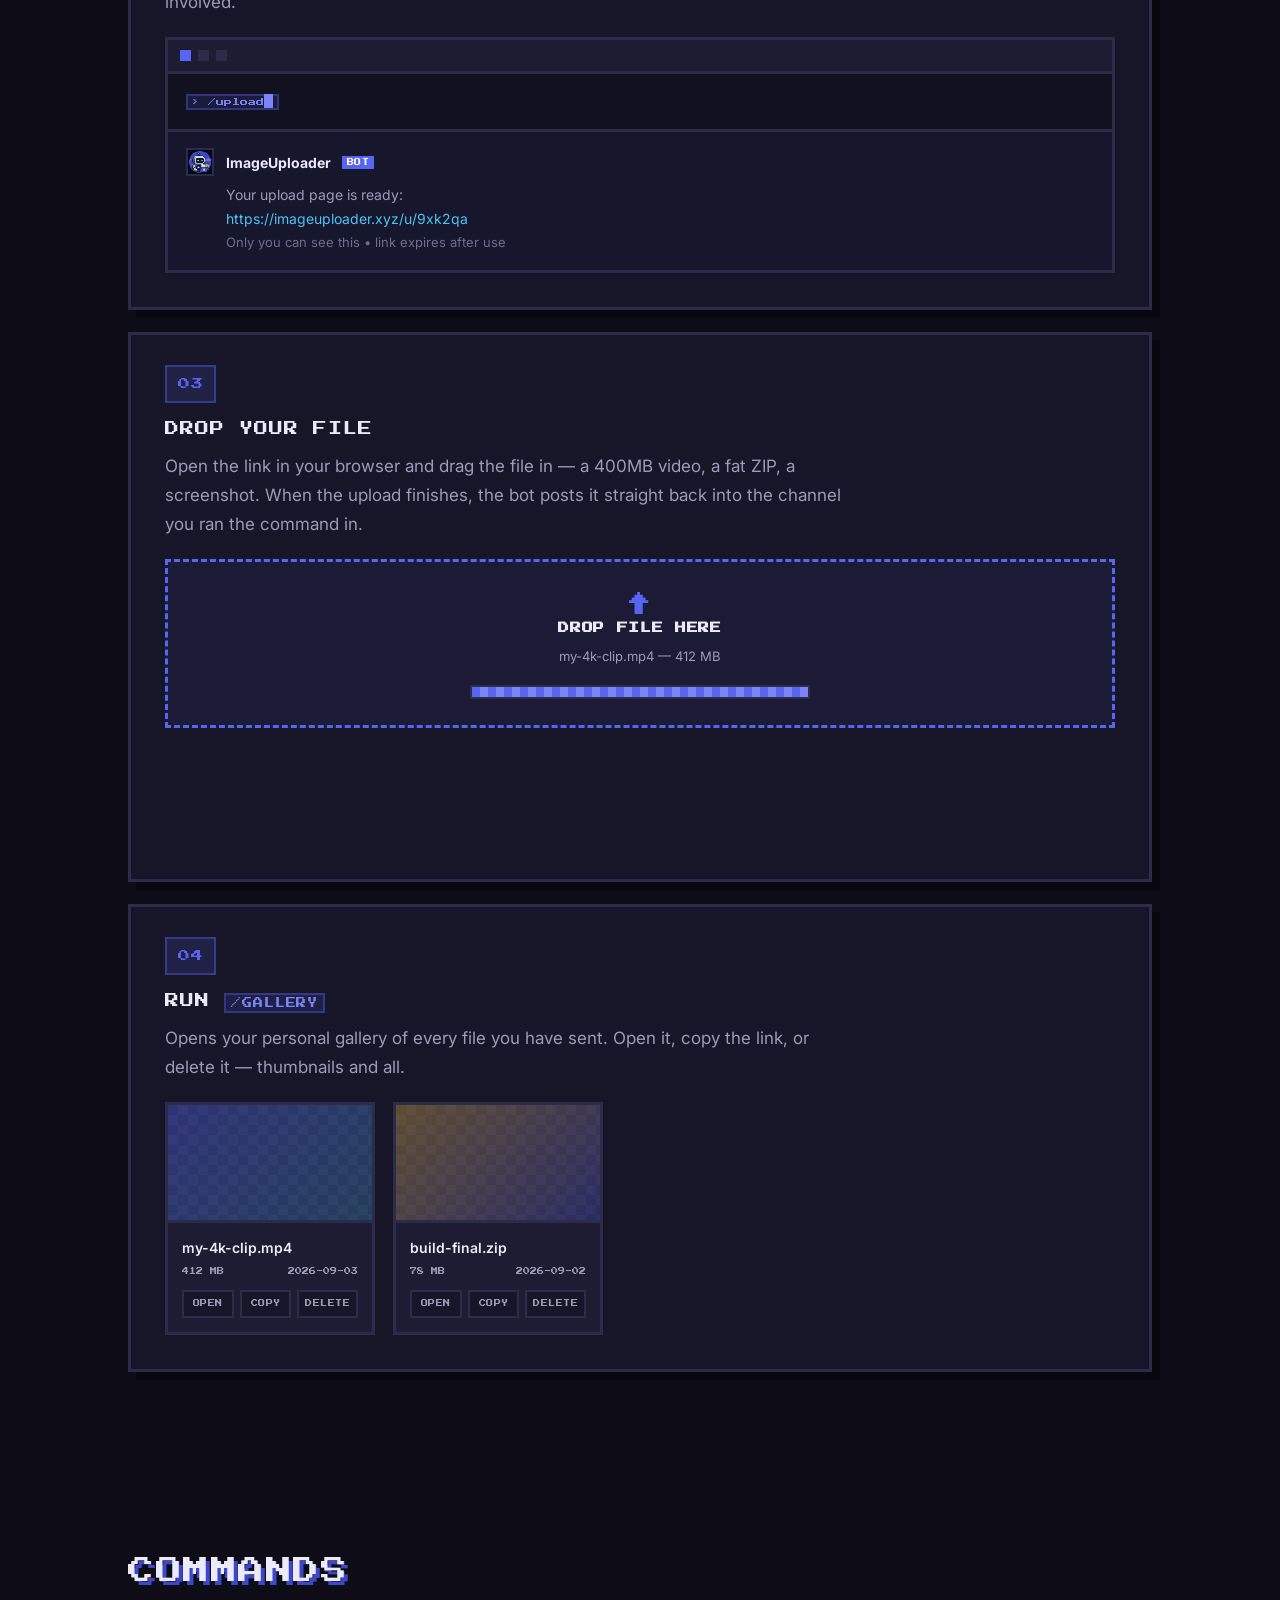
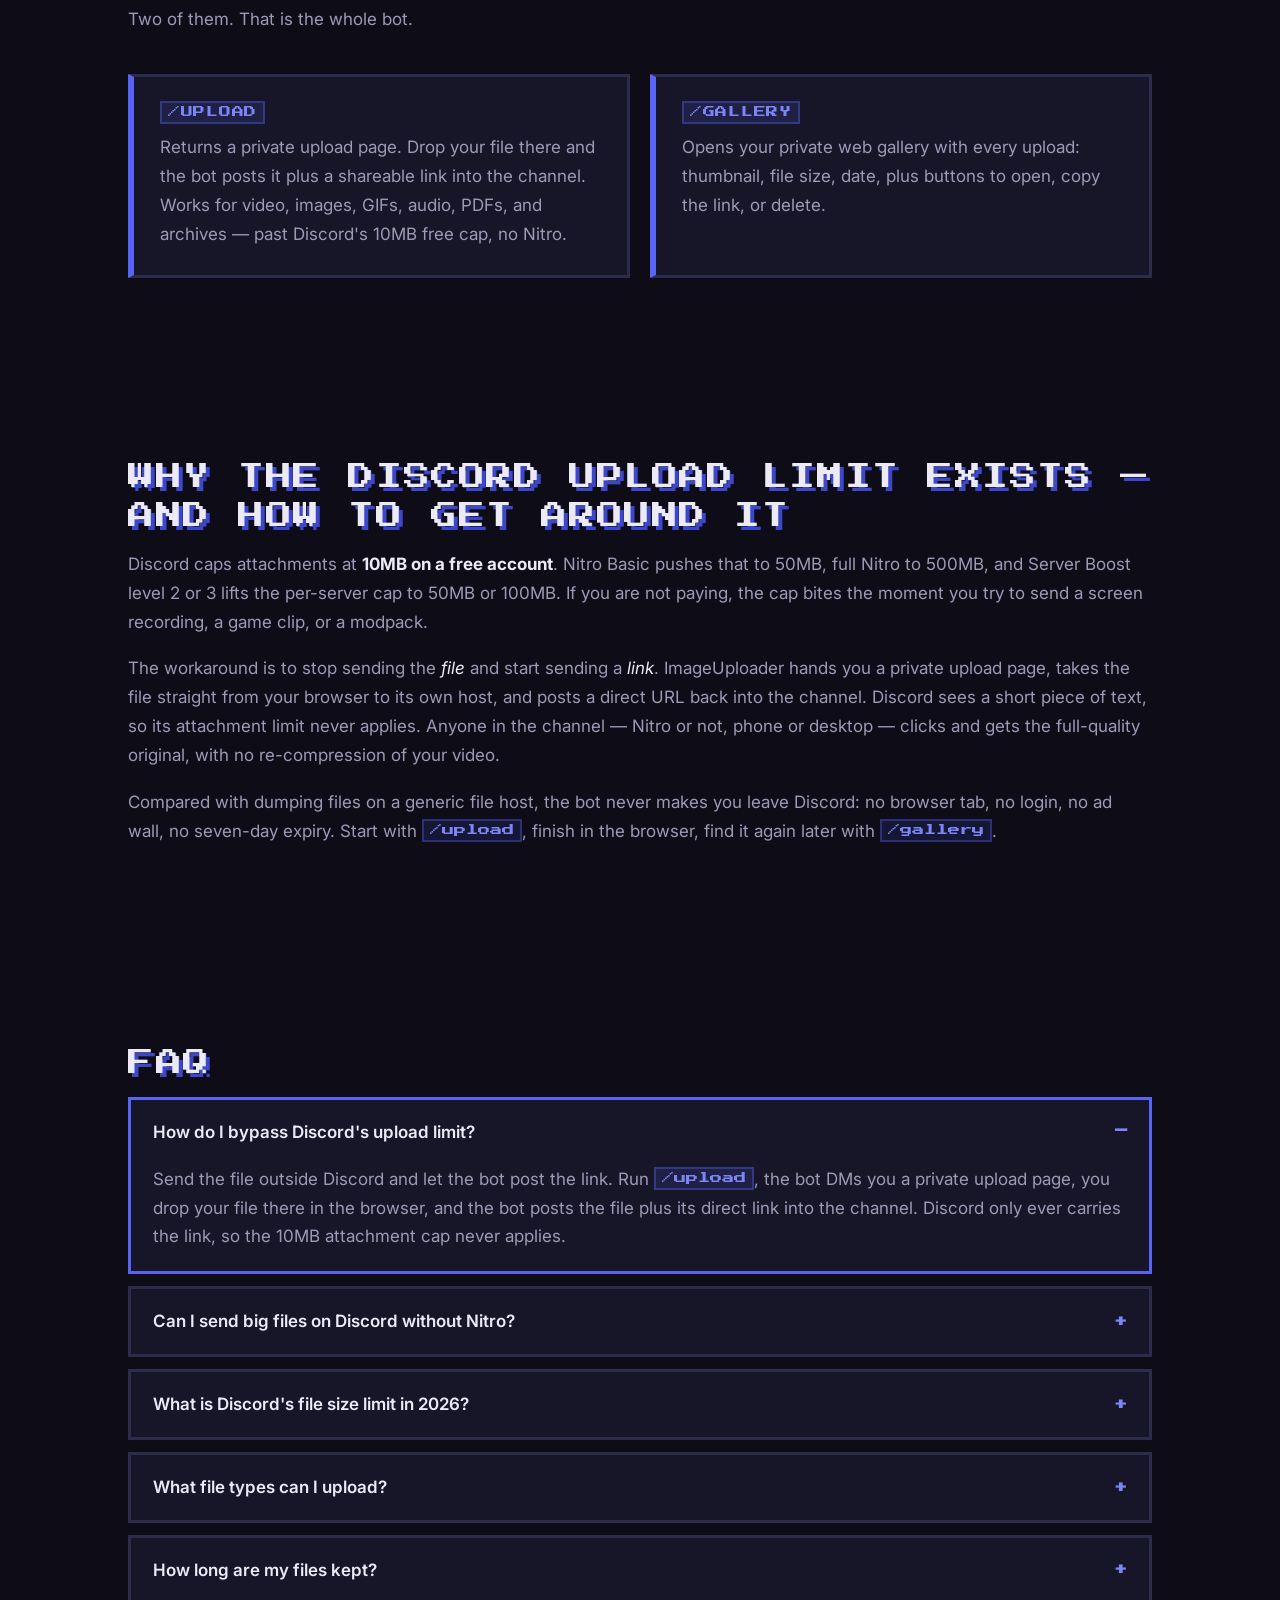
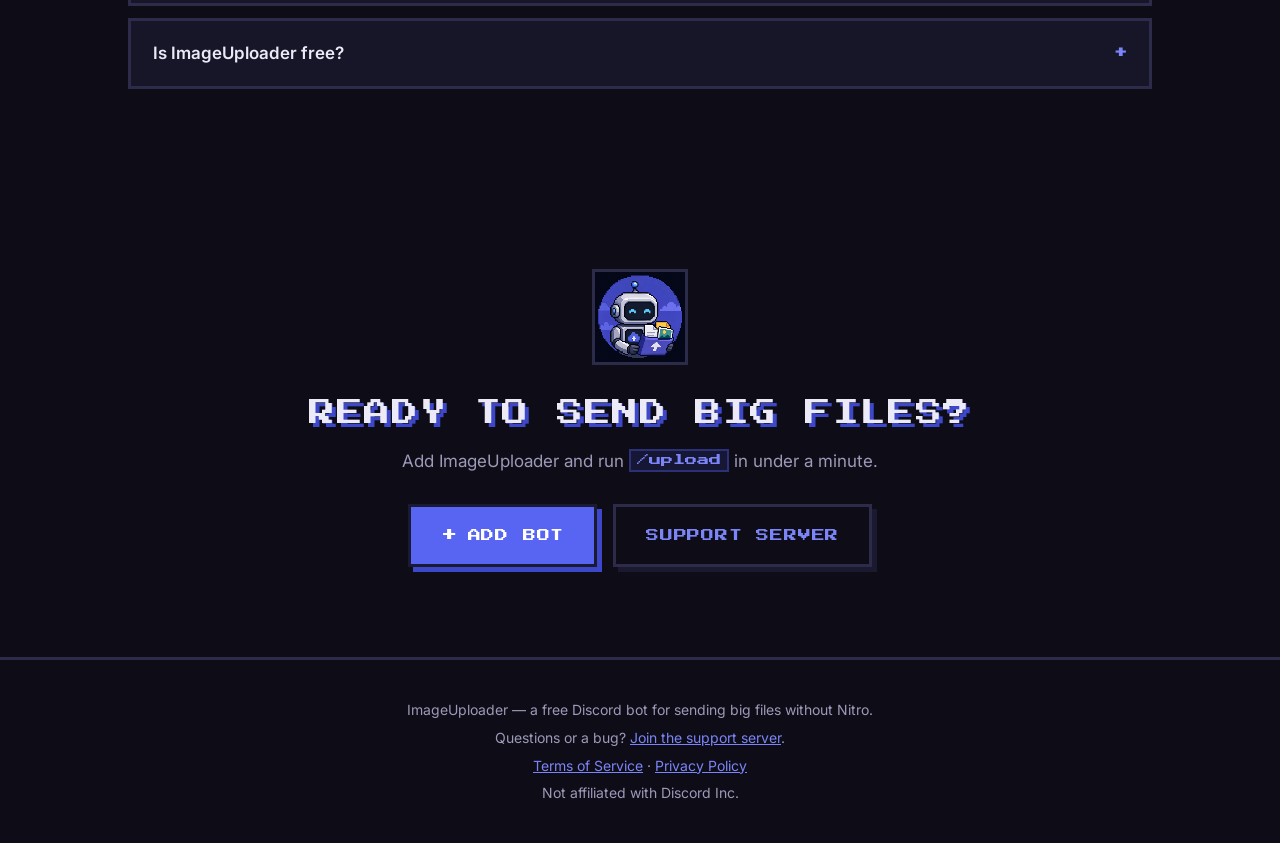
==== commit 1f58b163: "feat: show live bot stats from the API Adds a one-line stats readout under the hero, fed by https://" ====
--- a/index.html
+++ b/index.html
@@ -34,6 +34,7 @@
 
 <link rel="preconnect" href="https://fonts.googleapis.com">
 <link rel="preconnect" href="https://fonts.gstatic.com" crossorigin>
+<link rel="preconnect" href="https://u.imageuploader.xyz" crossorigin>
 <link rel="stylesheet" href="https://fonts.googleapis.com/css2?family=Press+Start+2P&family=Inter:wght@400;500;600;700&display=swap">
 <link rel="stylesheet" href="styles.css">
 
@@ -214,6 +215,19 @@
     <div class="clouds" aria-hidden="true"><span></span><span></span><span></span></div>
   </section>
 
+
+  <!-- LIVE STATS -->
+  <section id="stats" class="stats-line" hidden data-stats aria-label="Live bot stats">
+    <p class="reveal" aria-live="polite">
+      <i class="live-dot" aria-hidden="true"></i>
+      <strong data-stat="commands">0</strong> <span data-plural="commands">commands</span> run
+      <span class="sep" aria-hidden="true">&middot;</span>
+      <strong data-stat="activeUsers">0</strong> active <span data-plural="activeUsers">users</span>
+      <span class="sep" aria-hidden="true">&middot;</span>
+      <strong data-stat="topCommand">&mdash;</strong> used most
+    </p>
+  </section>
+
   <!-- TUTORIAL -->
   <section id="tutorial" class="section">
     <h2 class="reveal">How to use it</h2>
--- a/styles.css
+++ b/styles.css
@@ -525,6 +525,7 @@
 /* anchors clear the sticky header */
 :target,
 .section,
+.stats-line,
 #top { scroll-margin-top: 80px; }
 
 /* nothing may push the page sideways */
@@ -647,3 +648,38 @@
 @media (hover: none) {
   .step:hover, .cmd:hover, .card:hover, .brand:hover .brand-logo { transform: none; }
 }
+
+
+/* ---------- live stats line ---------- */
+.stats-line {
+  max-width: var(--max);
+  margin: 0 auto;
+  padding: 0 clamp(18px, 4vw, 28px);
+}
+.stats-line[hidden] { display: none; }
+
+.stats-line p {
+  margin: 0;
+  text-align: center;
+  color: var(--muted);
+  font-size: 16px;
+}
+.stats-line strong {
+  color: var(--text);
+  font-weight: 600;
+}
+.stats-line .sep { margin: 0 10px; color: var(--line); }
+
+.live-dot {
+  display: inline-block;
+  width: 7px; height: 7px;
+  margin-right: 9px;
+  vertical-align: 1px;
+  background: #5ee08a;
+  border-radius: 50%;
+}
+
+@media (max-width: 640px) {
+  .stats-line p { font-size: 15px; line-height: 2; }
+  .stats-line .sep { margin: 0 7px; }
+}
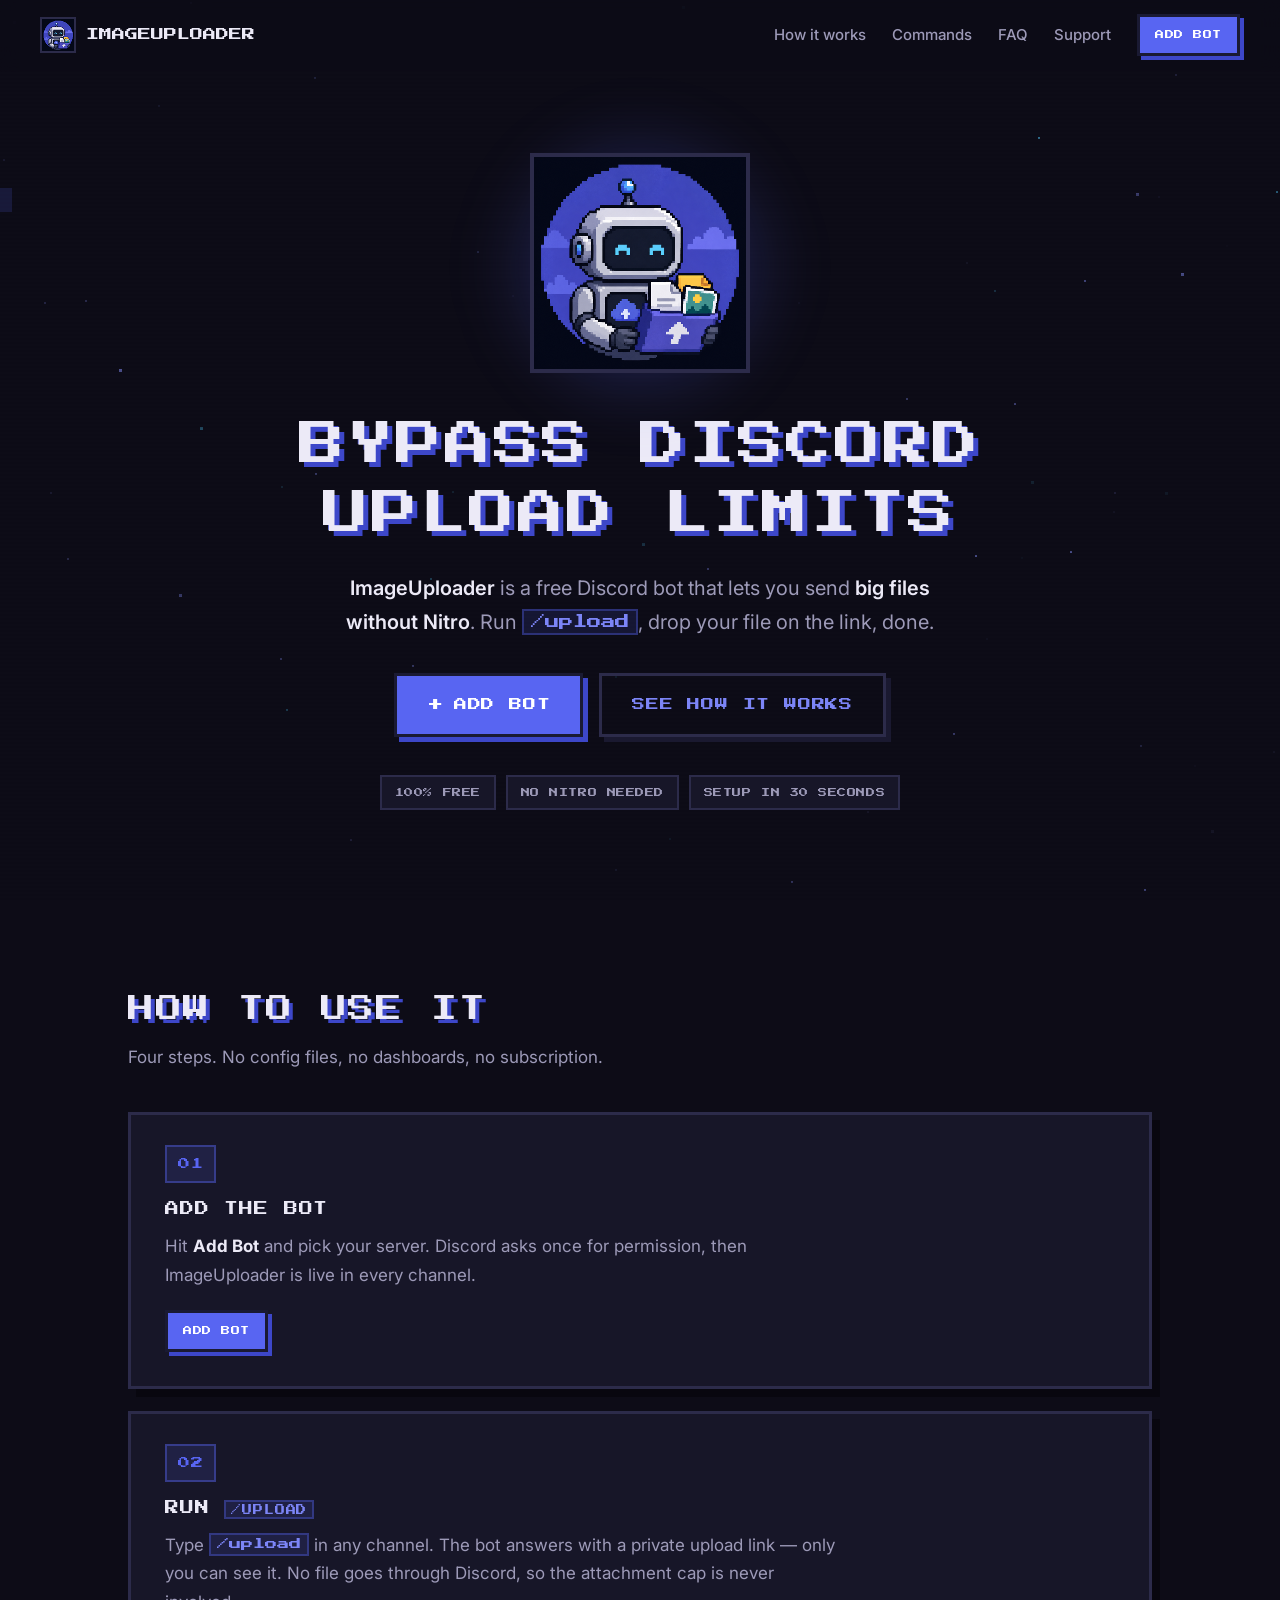
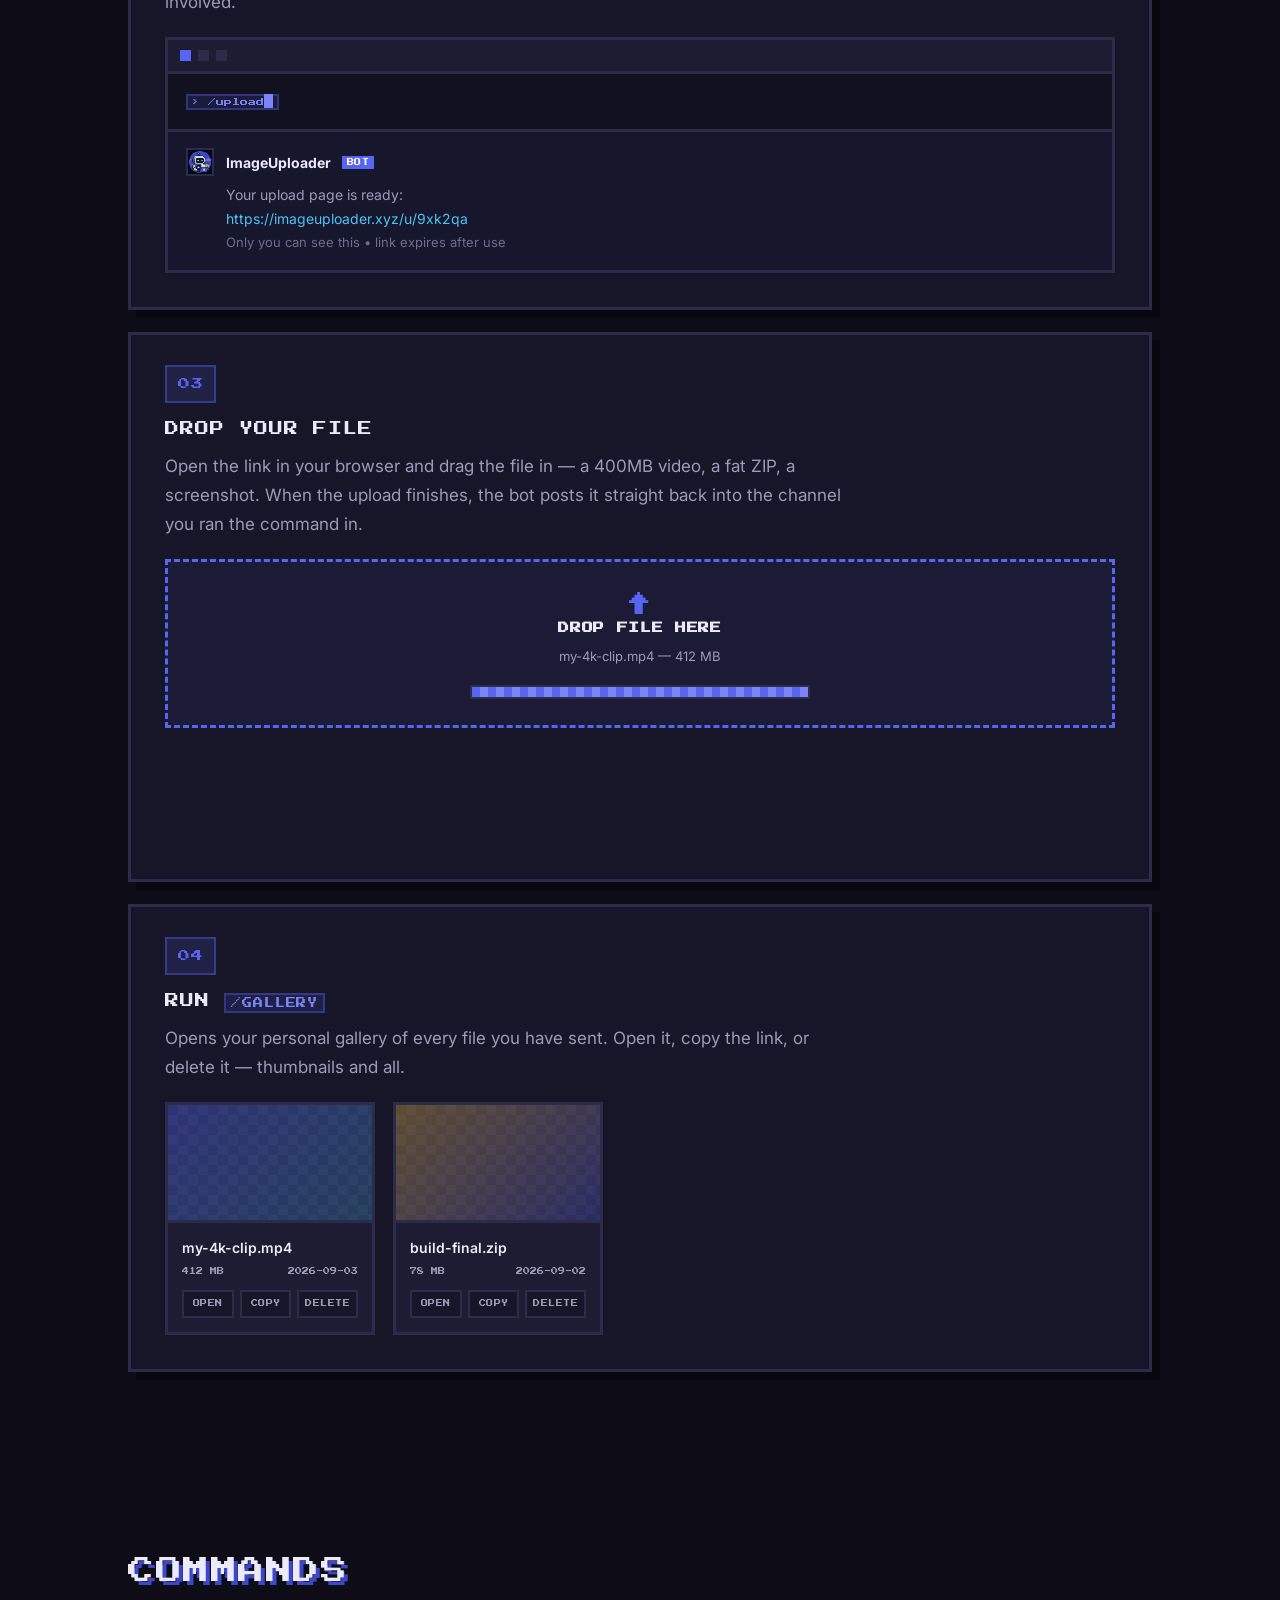
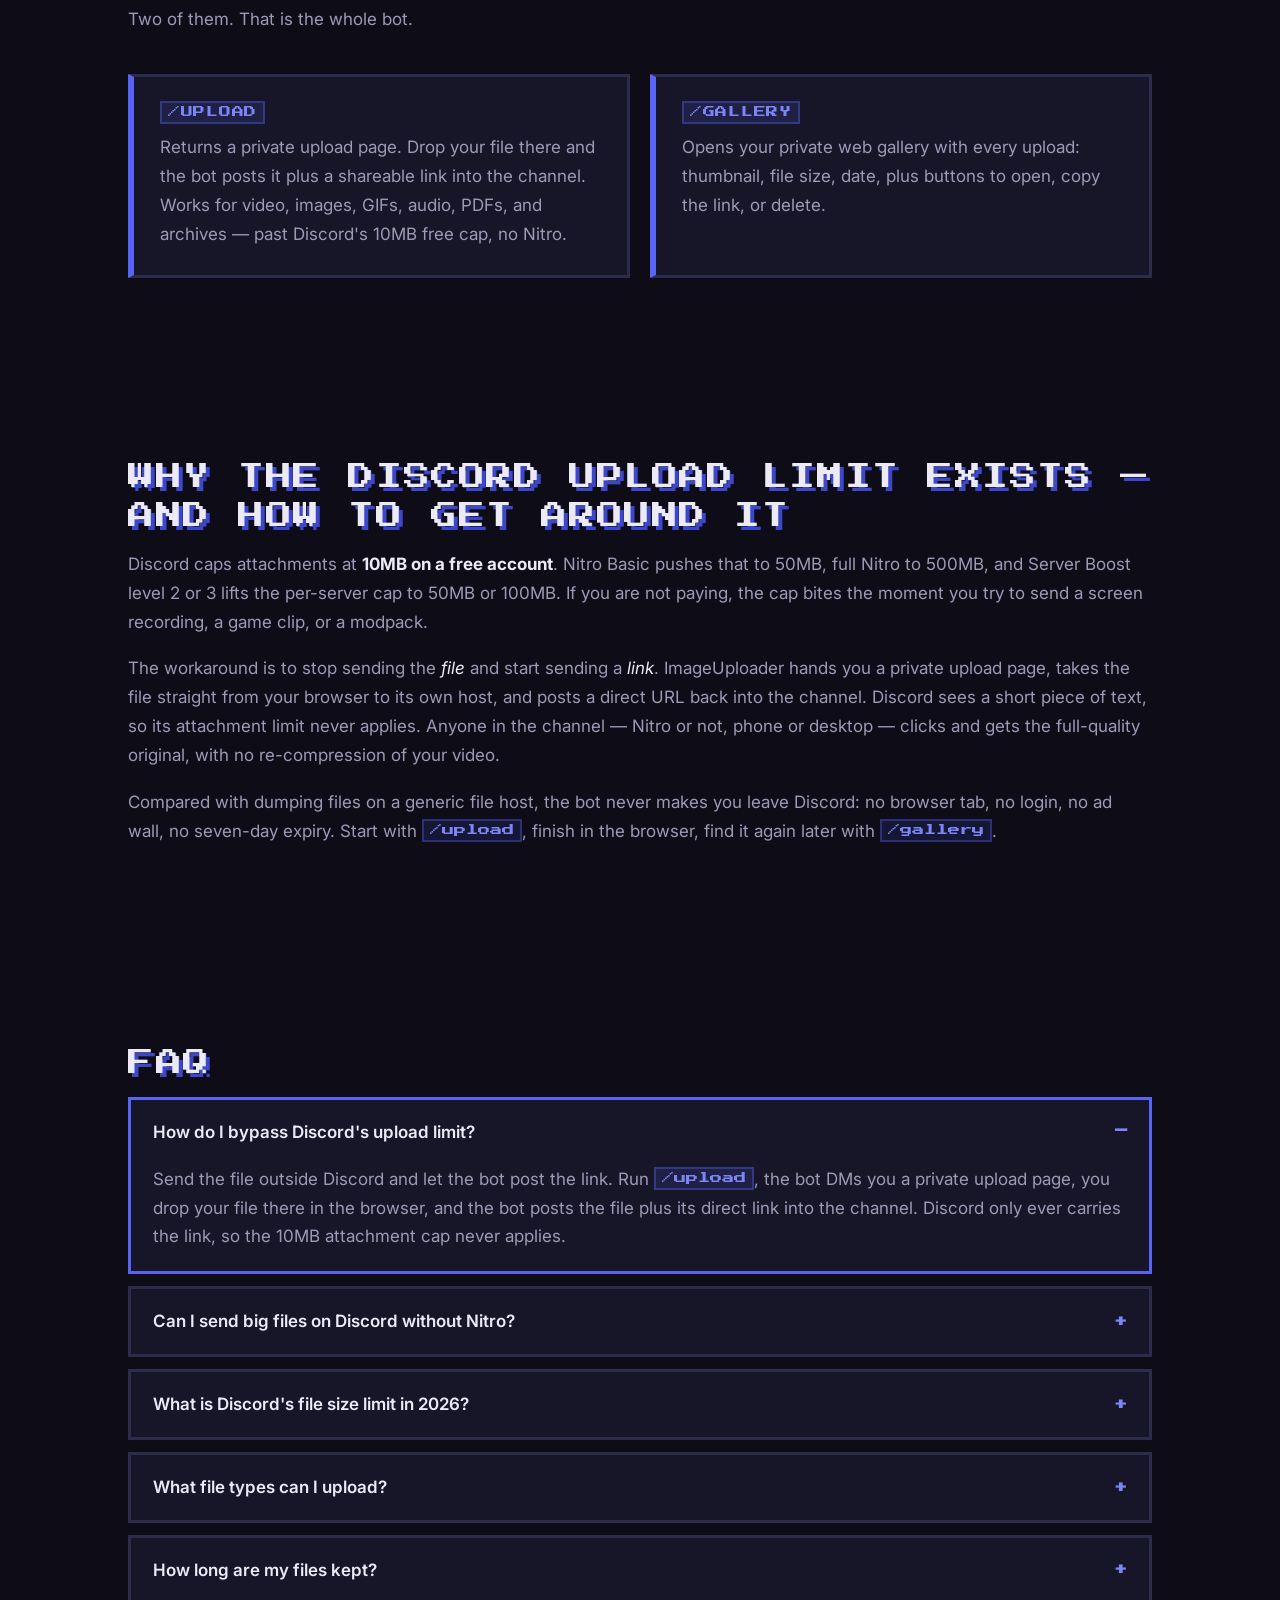
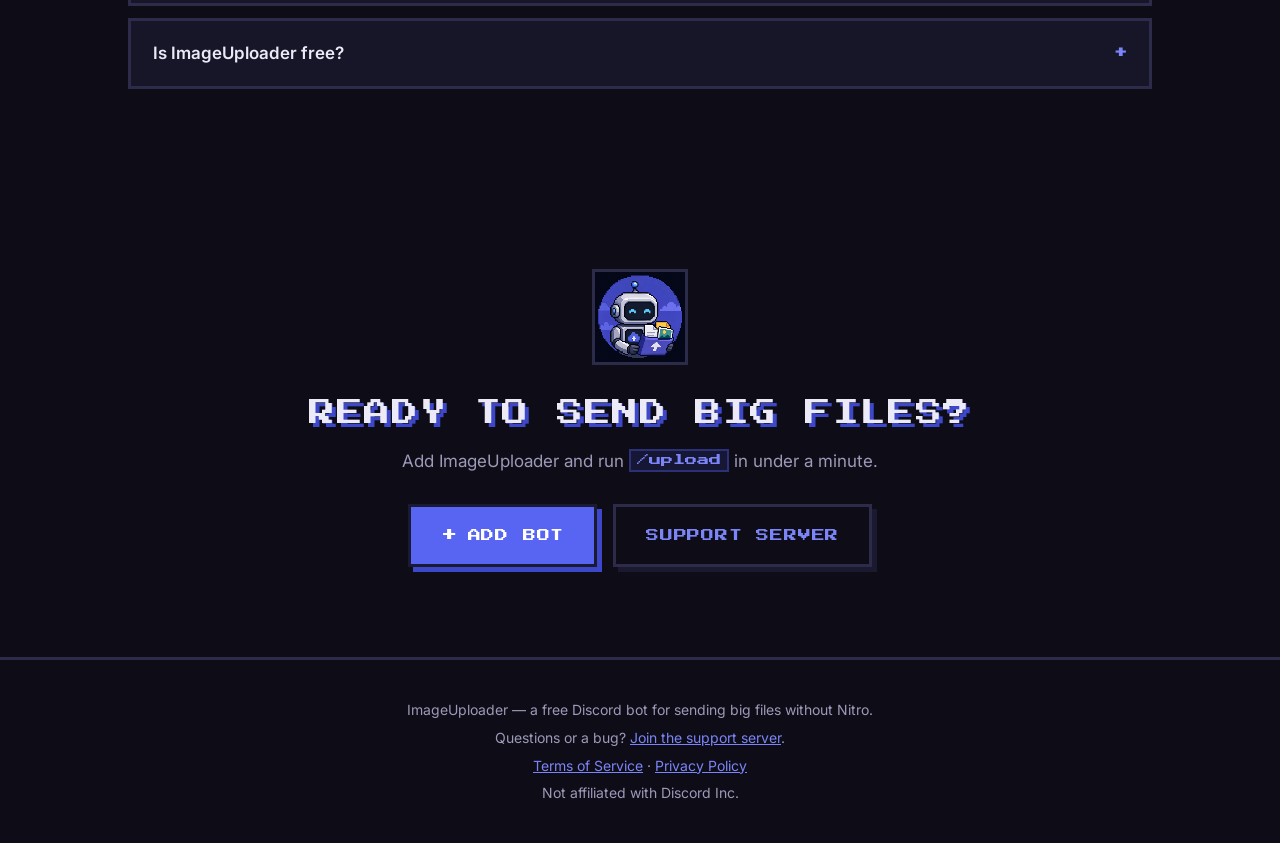
==== commit c5ba2c10: "fix: update Discord support server link Co-Authored-By: Claude Sonnet 5 <noreply@anthropic.com>" ====
--- a/index.html
+++ b/index.html
@@ -52,7 +52,7 @@
       "applicationSubCategory": "Discord Bot",
       "operatingSystem": "Discord (Web, Windows, macOS, Linux, iOS, Android)",
       "url": "https://imageuploader.xyz/",
-      "sameAs": ["https://discord.gg/nnR46wTKqS"],
+      "sameAs": ["https://discord.gg/8Suu8JARMR"],
       "image": "https://imageuploader.xyz/assets/logo.png",
       "description": "ImageUploader is a free Discord bot that bypasses Discord's upload size limit. Run /upload to get a private upload page, drop your file there, and the bot posts it into the channel. Use /gallery to browse, copy, or delete your uploads.",
       "featureList": [
@@ -177,7 +177,7 @@
     <a href="#tutorial">How it works</a>
     <a href="#commands">Commands</a>
     <a href="#faq">FAQ</a>
-    <a href="https://discord.gg/nnR46wTKqS" target="_blank" rel="noopener">Support</a>
+    <a href="https://discord.gg/8Suu8JARMR" target="_blank" rel="noopener">Support</a>
     <a class="btn btn-sm" href="#add" data-invite>Add Bot</a>
   </nav>
 </header>
@@ -371,7 +371,7 @@
     <p>Add ImageUploader and run <code>/upload</code> in under a minute.</p>
     <div class="cta-row">
       <a class="btn btn-lg" href="#add" data-invite><span class="btn-icon" aria-hidden="true">+</span> Add Bot</a>
-      <a class="btn btn-ghost btn-lg" href="https://discord.gg/nnR46wTKqS" target="_blank" rel="noopener">Support server</a>
+      <a class="btn btn-ghost btn-lg" href="https://discord.gg/8Suu8JARMR" target="_blank" rel="noopener">Support server</a>
     </div>
   </section>
 
@@ -379,7 +379,7 @@
 
 <footer class="footer">
   <p>ImageUploader — a free Discord bot for sending big files without Nitro.</p>
-  <p>Questions or a bug? <a href="https://discord.gg/nnR46wTKqS" target="_blank" rel="noopener">Join the support server</a>.</p>
+  <p>Questions or a bug? <a href="https://discord.gg/8Suu8JARMR" target="_blank" rel="noopener">Join the support server</a>.</p>
   <p><a href="/terms/">Terms of Service</a> · <a href="/privacy/">Privacy Policy</a></p>
   <p class="muted">Not affiliated with Discord Inc.</p>
 </footer>
